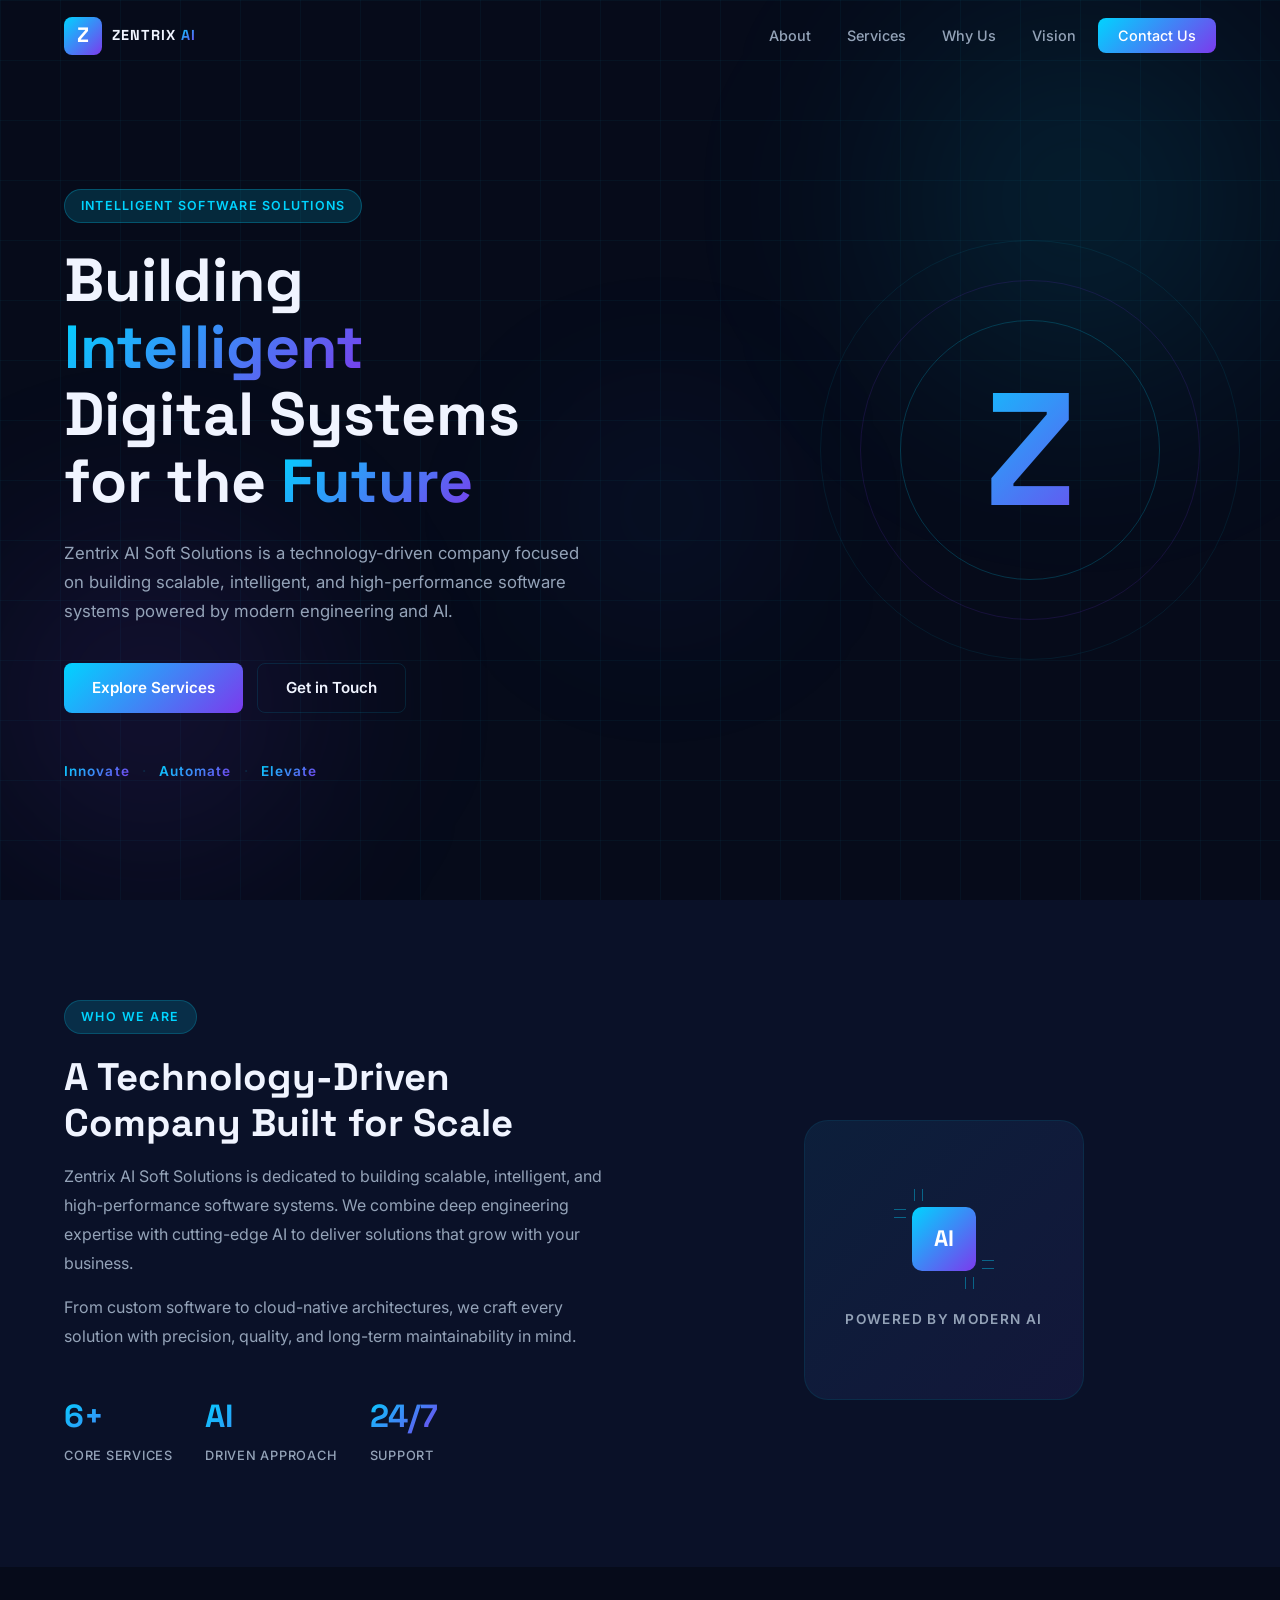
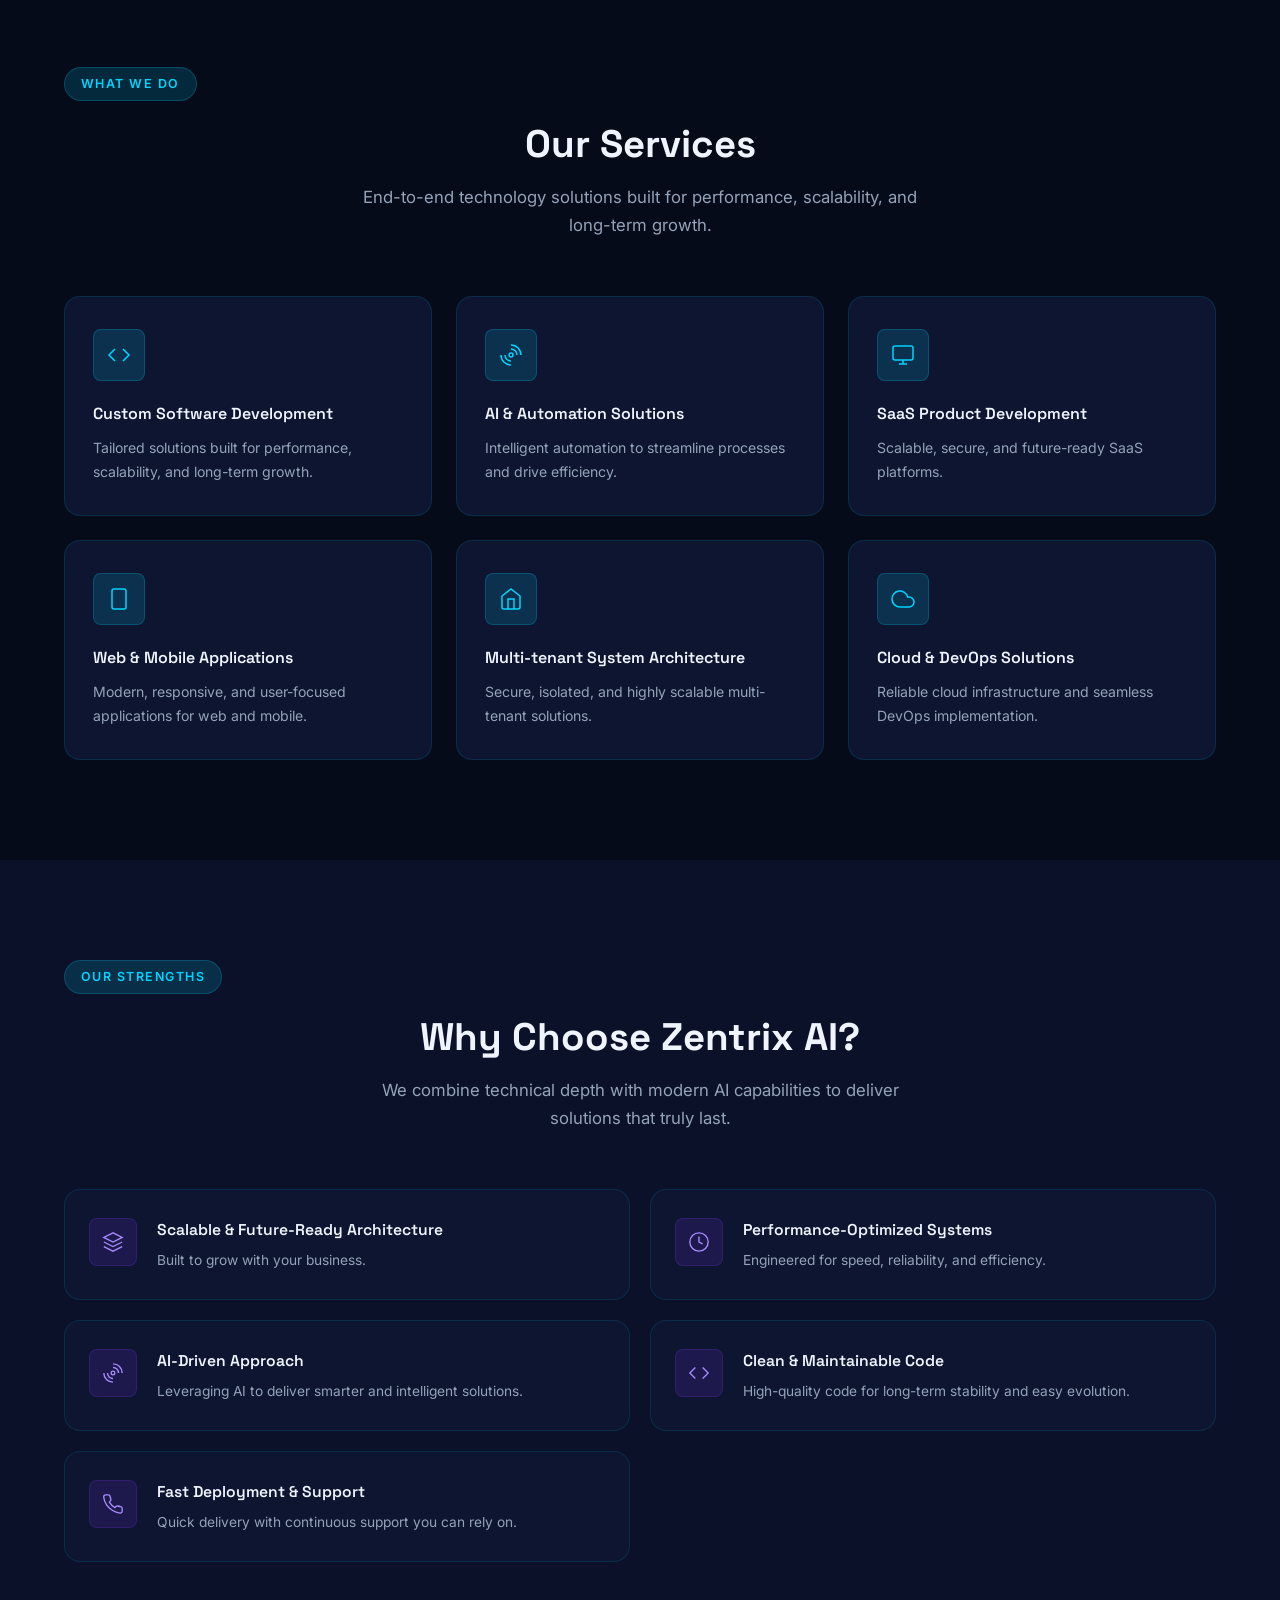
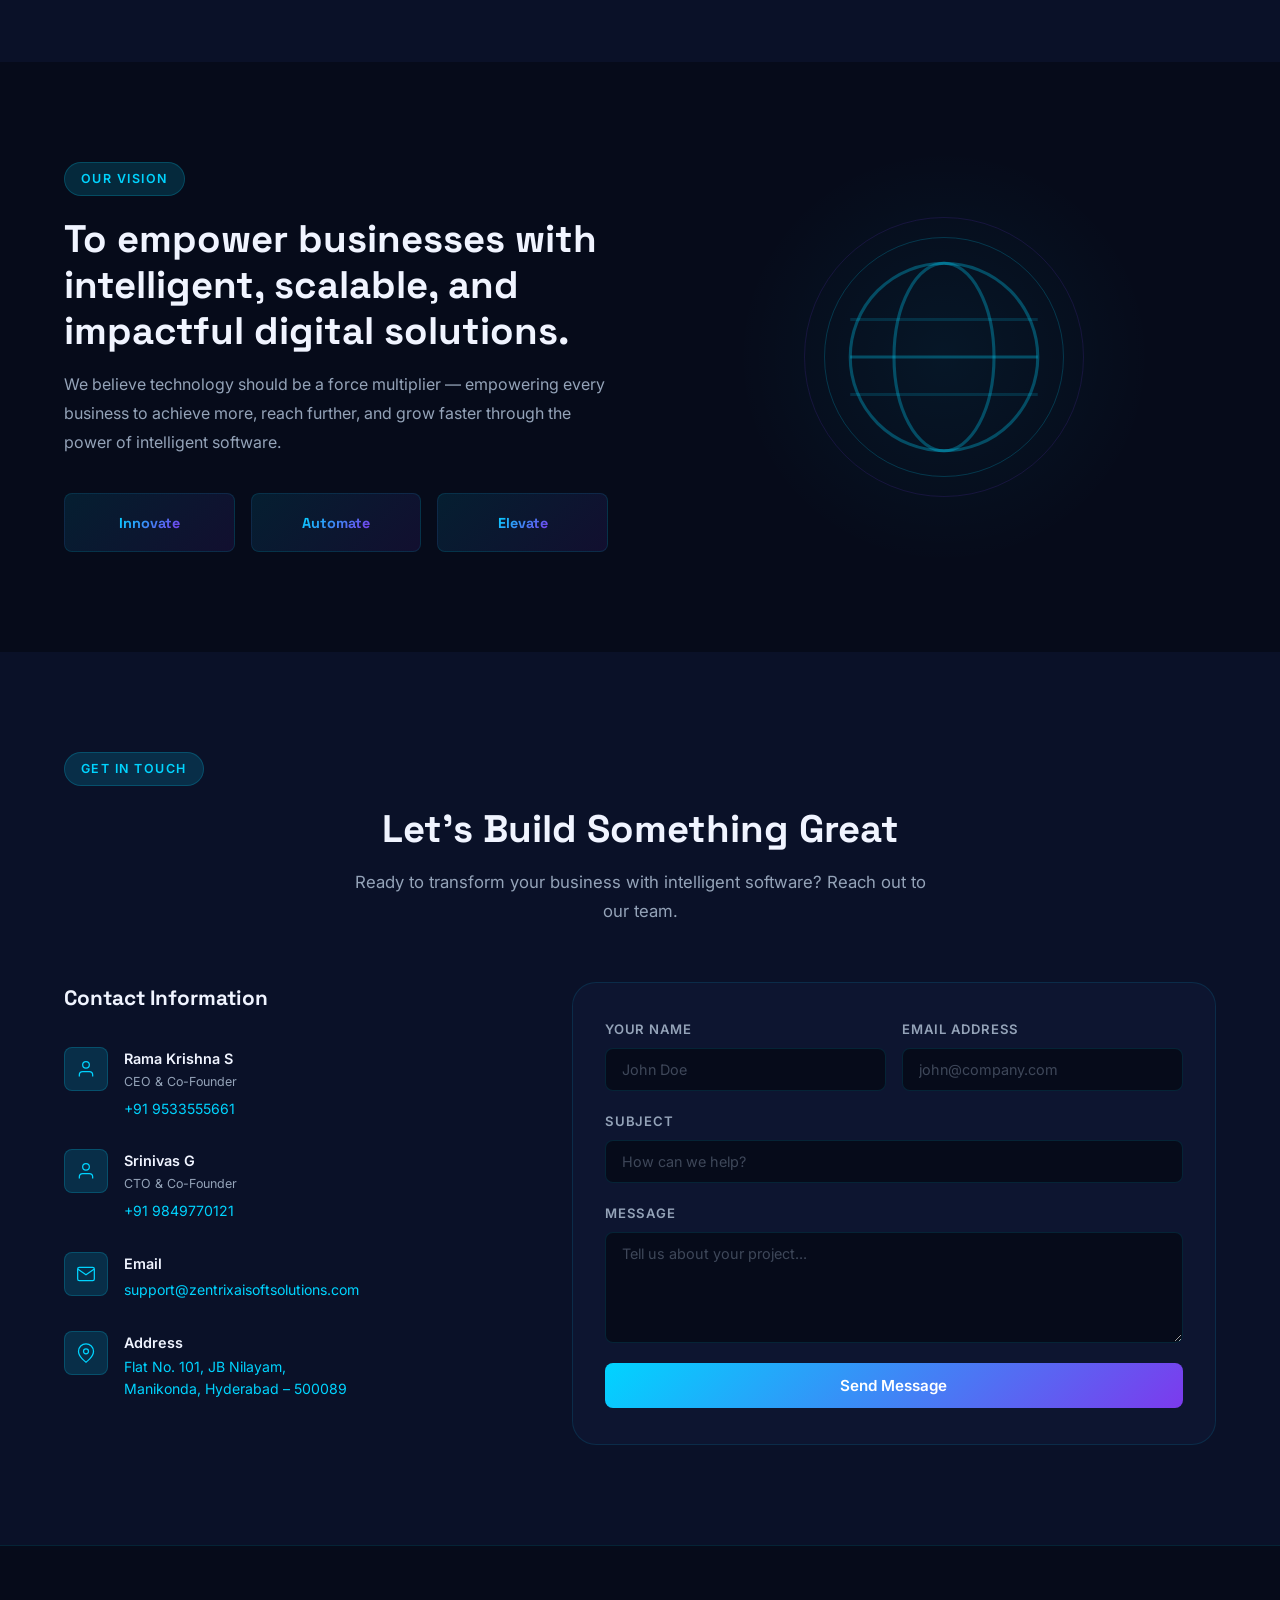
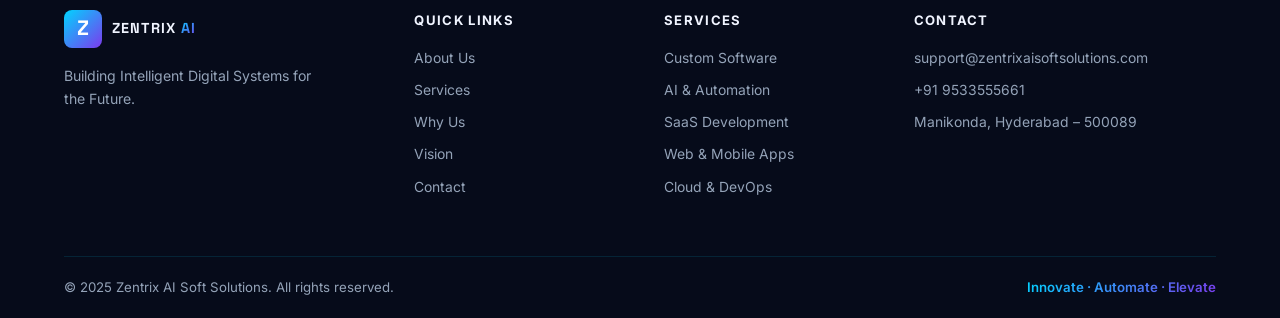
==== index.html @ e42ed63f "upaddte upaddte" ====
<!DOCTYPE html>
<html lang="en">
<head>
  <meta charset="UTF-8" />
  <meta name="viewport" content="width=device-width, initial-scale=1.0" />
  <title>Zentrix AI Soft Solutions – Intelligent Software Solutions</title>
  <meta name="description" content="Zentrix AI Soft Solutions – Building intelligent, scalable, and high-performance software systems powered by modern engineering and AI." />
  <link rel="stylesheet" href="css/style.css" />
  <link rel="preconnect" href="https://fonts.googleapis.com" />
  <link href="https://fonts.googleapis.com/css2?family=Inter:wght@300;400;500;600;700;800;900&family=Space+Grotesk:wght@400;500;600;700&display=swap" rel="stylesheet" />
</head>
<body>

  <!-- Navigation -->
  <nav id="navbar">
    <div class="nav-container">
      <a href="#home" class="nav-logo">
        <span class="logo-z">Z</span>
        <span class="logo-text">ZENTRIX <span class="logo-ai">AI</span></span>
      </a>
      <ul class="nav-links" id="navLinks">
        <li><a href="#about">About</a></li>
        <li><a href="#services">Services</a></li>
        <li><a href="#why-us">Why Us</a></li>
        <li><a href="#vision">Vision</a></li>
        <li><a href="#contact" class="btn-nav">Contact Us</a></li>
      </ul>
      <button class="hamburger" id="hamburger" aria-label="Toggle menu">
        <span></span><span></span><span></span>
      </button>
    </div>
  </nav>

  <!-- Hero Section -->
  <section id="home" class="hero">
    <div class="hero-bg">
      <div class="grid-overlay"></div>
      <div class="orb orb-1"></div>
      <div class="orb orb-2"></div>
      <div class="orb orb-3"></div>
    </div>
    <div class="hero-content">
      <div class="hero-badge">Intelligent Software Solutions</div>
      <h1 class="hero-title">
        Building <span class="gradient-text">Intelligent</span><br />
        Digital Systems<br />
        for the <span class="gradient-text">Future</span>
      </h1>
      <p class="hero-subtitle">
        Zentrix AI Soft Solutions is a technology-driven company focused on building
        scalable, intelligent, and high-performance software systems powered by
        modern engineering and AI.
      </p>
      <div class="hero-actions">
        <a href="#services" class="btn-primary">Explore Services</a>
        <a href="#contact" class="btn-secondary">Get in Touch</a>
      </div>
      <div class="hero-motto">
        <span>Innovate</span>
        <span class="dot">·</span>
        <span>Automate</span>
        <span class="dot">·</span>
        <span>Elevate</span>
      </div>
    </div>
    <div class="hero-visual">
      <div class="z-logo-hero">Z</div>
      <div class="ring ring-1"></div>
      <div class="ring ring-2"></div>
      <div class="ring ring-3"></div>
    </div>
  </section>

  <!-- About Section -->
  <section id="about" class="section about">
    <div class="container">
      <div class="section-tag">Who We Are</div>
      <div class="about-grid">
        <div class="about-text">
          <h2 class="section-title">A Technology-Driven Company Built for Scale</h2>
          <p>
            Zentrix AI Soft Solutions is dedicated to building scalable, intelligent,
            and high-performance software systems. We combine deep engineering expertise
            with cutting-edge AI to deliver solutions that grow with your business.
          </p>
          <p>
            From custom software to cloud-native architectures, we craft every solution
            with precision, quality, and long-term maintainability in mind.
          </p>
          <div class="about-stats">
            <div class="stat">
              <span class="stat-num">6+</span>
              <span class="stat-label">Core Services</span>
            </div>
            <div class="stat">
              <span class="stat-num">AI</span>
              <span class="stat-label">Driven Approach</span>
            </div>
            <div class="stat">
              <span class="stat-num">24/7</span>
              <span class="stat-label">Support</span>
            </div>
          </div>
        </div>
        <div class="about-visual">
          <div class="ai-card">
            <div class="ai-chip">
              <div class="chip-inner">AI</div>
              <div class="chip-lines">
                <span></span><span></span><span></span><span></span>
                <span></span><span></span><span></span><span></span>
              </div>
            </div>
            <div class="ai-card-text">Powered by Modern AI</div>
          </div>
        </div>
      </div>
    </div>
  </section>

  <!-- Services Section -->
  <section id="services" class="section services">
    <div class="container">
      <div class="section-tag">What We Do</div>
      <h2 class="section-title text-center">Our Services</h2>
      <p class="section-subtitle text-center">
        End-to-end technology solutions built for performance, scalability, and long-term growth.
      </p>
      <div class="services-grid">

        <div class="service-card" data-index="1">
          <div class="service-icon">
            <svg viewBox="0 0 24 24" fill="none" stroke="currentColor" stroke-width="1.5"><polyline points="16 18 22 12 16 6"/><polyline points="8 6 2 12 8 18"/></svg>
          </div>
          <h3>Custom Software Development</h3>
          <p>Tailored solutions built for performance, scalability, and long-term growth.</p>
        </div>

        <div class="service-card" data-index="2">
          <div class="service-icon">
            <svg viewBox="0 0 24 24" fill="none" stroke="currentColor" stroke-width="1.5"><path d="M12 2a10 10 0 0 1 10 10"/><path d="M12 6a6 6 0 0 1 6 6"/><circle cx="12" cy="12" r="2"/><path d="M12 18a6 6 0 0 1-6-6"/><path d="M12 22A10 10 0 0 1 2 12"/></svg>
          </div>
          <h3>AI &amp; Automation Solutions</h3>
          <p>Intelligent automation to streamline processes and drive efficiency.</p>
        </div>

        <div class="service-card" data-index="3">
          <div class="service-icon">
            <svg viewBox="0 0 24 24" fill="none" stroke="currentColor" stroke-width="1.5"><rect x="2" y="3" width="20" height="14" rx="2"/><path d="M8 21h8M12 17v4"/></svg>
          </div>
          <h3>SaaS Product Development</h3>
          <p>Scalable, secure, and future-ready SaaS platforms.</p>
        </div>

        <div class="service-card" data-index="4">
          <div class="service-icon">
            <svg viewBox="0 0 24 24" fill="none" stroke="currentColor" stroke-width="1.5"><rect x="5" y="2" width="14" height="20" rx="2"/><path d="M12 18h.01"/></svg>
          </div>
          <h3>Web &amp; Mobile Applications</h3>
          <p>Modern, responsive, and user-focused applications for web and mobile.</p>
        </div>

        <div class="service-card" data-index="5">
          <div class="service-icon">
            <svg viewBox="0 0 24 24" fill="none" stroke="currentColor" stroke-width="1.5"><path d="M3 9l9-7 9 7v11a2 2 0 0 1-2 2H5a2 2 0 0 1-2-2z"/><polyline points="9 22 9 12 15 12 15 22"/></svg>
          </div>
          <h3>Multi-tenant System Architecture</h3>
          <p>Secure, isolated, and highly scalable multi-tenant solutions.</p>
        </div>

        <div class="service-card" data-index="6">
          <div class="service-icon">
            <svg viewBox="0 0 24 24" fill="none" stroke="currentColor" stroke-width="1.5"><path d="M18 10h-1.26A8 8 0 1 0 9 20h9a5 5 0 0 0 0-10z"/></svg>
          </div>
          <h3>Cloud &amp; DevOps Solutions</h3>
          <p>Reliable cloud infrastructure and seamless DevOps implementation.</p>
        </div>

      </div>
    </div>
  </section>

  <!-- Why Us Section -->
  <section id="why-us" class="section why-us">
    <div class="container">
      <div class="section-tag">Our Strengths</div>
      <h2 class="section-title text-center">Why Choose Zentrix AI?</h2>
      <p class="section-subtitle text-center">
        We combine technical depth with modern AI capabilities to deliver solutions that truly last.
      </p>
      <div class="why-grid">

        <div class="why-card">
          <div class="why-icon">
            <svg viewBox="0 0 24 24" fill="none" stroke="currentColor" stroke-width="1.5"><path d="M12 2L2 7l10 5 10-5-10-5z"/><path d="M2 17l10 5 10-5"/><path d="M2 12l10 5 10-5"/></svg>
          </div>
          <div class="why-content">
            <h3>Scalable &amp; Future-Ready Architecture</h3>
            <p>Built to grow with your business.</p>
          </div>
        </div>

        <div class="why-card">
          <div class="why-icon">
            <svg viewBox="0 0 24 24" fill="none" stroke="currentColor" stroke-width="1.5"><circle cx="12" cy="12" r="10"/><polyline points="12 6 12 12 16 14"/></svg>
          </div>
          <div class="why-content">
            <h3>Performance-Optimized Systems</h3>
            <p>Engineered for speed, reliability, and efficiency.</p>
          </div>
        </div>

        <div class="why-card">
          <div class="why-icon">
            <svg viewBox="0 0 24 24" fill="none" stroke="currentColor" stroke-width="1.5"><path d="M12 2a10 10 0 0 1 10 10"/><path d="M12 6a6 6 0 0 1 6 6"/><circle cx="12" cy="12" r="2"/><path d="M12 18a6 6 0 0 1-6-6"/><path d="M12 22A10 10 0 0 1 2 12"/></svg>
          </div>
          <div class="why-content">
            <h3>AI-Driven Approach</h3>
            <p>Leveraging AI to deliver smarter and intelligent solutions.</p>
          </div>
        </div>

        <div class="why-card">
          <div class="why-icon">
            <svg viewBox="0 0 24 24" fill="none" stroke="currentColor" stroke-width="1.5"><polyline points="16 18 22 12 16 6"/><polyline points="8 6 2 12 8 18"/></svg>
          </div>
          <div class="why-content">
            <h3>Clean &amp; Maintainable Code</h3>
            <p>High-quality code for long-term stability and easy evolution.</p>
          </div>
        </div>

        <div class="why-card">
          <div class="why-icon">
            <svg viewBox="0 0 24 24" fill="none" stroke="currentColor" stroke-width="1.5"><path d="M22 16.92v3a2 2 0 0 1-2.18 2 19.79 19.79 0 0 1-8.63-3.07A19.5 19.5 0 0 1 4.95 13a19.79 19.79 0 0 1-3.07-8.67A2 2 0 0 1 3.86 2h3a2 2 0 0 1 2 1.72c.127.96.361 1.903.7 2.81a2 2 0 0 1-.45 2.11L8.09 9.91a16 16 0 0 0 6 6l1.27-1.27a2 2 0 0 1 2.11-.45c.907.339 1.85.573 2.81.7A2 2 0 0 1 22 16.92z"/></svg>
          </div>
          <div class="why-content">
            <h3>Fast Deployment &amp; Support</h3>
            <p>Quick delivery with continuous support you can rely on.</p>
          </div>
        </div>

      </div>
    </div>
  </section>

  <!-- Vision Section -->
  <section id="vision" class="section vision">
    <div class="container">
      <div class="vision-inner">
        <div class="vision-content">
          <div class="section-tag">Our Vision</div>
          <h2 class="section-title">
            To empower businesses with intelligent, scalable, and impactful digital solutions.
          </h2>
          <p>
            We believe technology should be a force multiplier — empowering every
            business to achieve more, reach further, and grow faster through the
            power of intelligent software.
          </p>
          <div class="vision-pillars">
            <div class="pillar"><span>Innovate</span></div>
            <div class="pillar"><span>Automate</span></div>
            <div class="pillar"><span>Elevate</span></div>
          </div>
        </div>
        <div class="vision-visual">
          <div class="globe-container">
            <div class="globe">
              <div class="globe-ring"></div>
              <div class="globe-ring r2"></div>
              <div class="globe-inner">
                <svg viewBox="0 0 64 64" fill="none"><circle cx="32" cy="32" r="30" stroke="rgba(0,212,255,0.3)" stroke-width="1"/><ellipse cx="32" cy="32" rx="16" ry="30" stroke="rgba(0,212,255,0.3)" stroke-width="1"/><line x1="2" y1="32" x2="62" y2="32" stroke="rgba(0,212,255,0.3)" stroke-width="1"/><line x1="2" y1="20" x2="62" y2="20" stroke="rgba(0,212,255,0.15)" stroke-width="1"/><line x1="2" y1="44" x2="62" y2="44" stroke="rgba(0,212,255,0.15)" stroke-width="1"/></svg>
              </div>
            </div>
            <div class="glow-ring"></div>
          </div>
        </div>
      </div>
    </div>
  </section>

  <!-- Contact Section -->
  <section id="contact" class="section contact">
    <div class="container">
      <div class="section-tag">Get in Touch</div>
      <h2 class="section-title text-center">Let's Build Something Great</h2>
      <p class="section-subtitle text-center">
        Ready to transform your business with intelligent software? Reach out to our team.
      </p>
      <div class="contact-grid">

        <div class="contact-info">
          <h3>Contact Information</h3>

          <div class="contact-item">
            <div class="contact-icon">
              <svg viewBox="0 0 24 24" fill="none" stroke="currentColor" stroke-width="1.5"><path d="M20 21v-2a4 4 0 0 0-4-4H8a4 4 0 0 0-4 4v2"/><circle cx="12" cy="7" r="4"/></svg>
            </div>
            <div>
              <div class="contact-name">Rama Krishna S</div>
              <div class="contact-role">CEO &amp; Co-Founder</div>
              <a href="tel:+919533555661" class="contact-value">+91 9533555661</a>
            </div>
          </div>

          <div class="contact-item">
            <div class="contact-icon">
              <svg viewBox="0 0 24 24" fill="none" stroke="currentColor" stroke-width="1.5"><path d="M20 21v-2a4 4 0 0 0-4-4H8a4 4 0 0 0-4 4v2"/><circle cx="12" cy="7" r="4"/></svg>
            </div>
            <div>
              <div class="contact-name">Srinivas G</div>
              <div class="contact-role">CTO &amp; Co-Founder</div>
              <a href="tel:+919849770121" class="contact-value">+91 9849770121</a>
            </div>
          </div>

          <div class="contact-item">
            <div class="contact-icon">
              <svg viewBox="0 0 24 24" fill="none" stroke="currentColor" stroke-width="1.5"><path d="M4 4h16c1.1 0 2 .9 2 2v12c0 1.1-.9 2-2 2H4c-1.1 0-2-.9-2-2V6c0-1.1.9-2 2-2z"/><polyline points="22,6 12,13 2,6"/></svg>
            </div>
            <div>
              <div class="contact-name">Email</div>
              <a href="mailto:support@zentrixaisoftsolutions.com" class="contact-value">support@zentrixaisoftsolutions.com</a>
            </div>
          </div>

          <div class="contact-item">
            <div class="contact-icon">
              <svg viewBox="0 0 24 24" fill="none" stroke="currentColor" stroke-width="1.5"><path d="M21 10c0 7-9 13-9 13s-9-6-9-13a9 9 0 0 1 18 0z"/><circle cx="12" cy="10" r="3"/></svg>
            </div>
            <div>
              <div class="contact-name">Address</div>
              <div class="contact-value">Flat No. 101, JB Nilayam,<br />Manikonda, Hyderabad – 500089</div>
            </div>
          </div>
        </div>

        <form class="contact-form" id="contactForm">
          <div class="form-row">
            <div class="form-group">
              <label for="name">Your Name</label>
              <input type="text" id="name" name="name" placeholder="John Doe" required />
            </div>
            <div class="form-group">
              <label for="email">Email Address</label>
              <input type="email" id="email" name="email" placeholder="john@company.com" required />
            </div>
          </div>
          <div class="form-group">
            <label for="subject">Subject</label>
            <input type="text" id="subject" name="subject" placeholder="How can we help?" required />
          </div>
          <div class="form-group">
            <label for="message">Message</label>
            <textarea id="message" name="message" rows="5" placeholder="Tell us about your project..." required></textarea>
          </div>
          <button type="submit" class="btn-primary btn-full">Send Message</button>
          <div class="form-success" id="formSuccess">
            Message sent! We'll get back to you soon.
          </div>
        </form>

      </div>
    </div>
  </section>

  <!-- Footer -->
  <footer class="footer">
    <div class="container">
      <div class="footer-top">
        <div class="footer-brand">
          <a href="#home" class="nav-logo">
            <span class="logo-z">Z</span>
            <span class="logo-text">ZENTRIX <span class="logo-ai">AI</span></span>
          </a>
          <p>Building Intelligent Digital Systems for the Future.</p>
        </div>
        <div class="footer-links">
          <h4>Quick Links</h4>
          <ul>
            <li><a href="#about">About Us</a></li>
            <li><a href="#services">Services</a></li>
            <li><a href="#why-us">Why Us</a></li>
            <li><a href="#vision">Vision</a></li>
            <li><a href="#contact">Contact</a></li>
          </ul>
        </div>
        <div class="footer-links">
          <h4>Services</h4>
          <ul>
            <li><a href="#services">Custom Software</a></li>
            <li><a href="#services">AI &amp; Automation</a></li>
            <li><a href="#services">SaaS Development</a></li>
            <li><a href="#services">Web &amp; Mobile Apps</a></li>
            <li><a href="#services">Cloud &amp; DevOps</a></li>
          </ul>
        </div>
        <div class="footer-contact">
          <h4>Contact</h4>
          <p><a href="mailto:support@zentrixaisoftsolutions.com">support@zentrixaisoftsolutions.com</a></p>
          <p><a href="tel:+919533555661">+91 9533555661</a></p>
          <p>Manikonda, Hyderabad – 500089</p>
        </div>
      </div>
      <div class="footer-bottom">
        <p>&copy; 2025 Zentrix AI Soft Solutions. All rights reserved.</p>
        <p class="footer-motto">Innovate · Automate · Elevate</p>
      </div>
    </div>
  </footer>

  <script src="js/main.js"></script>
</body>
</html>
---- css/style.css ----
/* =============================================
   ZENTRIX AI – Main Stylesheet
   ============================================= */

:root {
  --bg-primary:    #060b1a;
  --bg-secondary:  #0a1128;
  --bg-card:       #0d1530;
  --bg-card-hover: #111d3d;
  --cyan:          #00d4ff;
  --cyan-dim:      rgba(0, 212, 255, 0.15);
  --purple:        #7c3aed;
  --purple-dim:    rgba(124, 58, 237, 0.15);
  --blue:          #2563eb;
  --text-primary:  #f0f4ff;
  --text-secondary:#94a3b8;
  --border:        rgba(0, 212, 255, 0.12);
  --gradient:      linear-gradient(135deg, #00d4ff, #7c3aed);
  --gradient-soft: linear-gradient(135deg, rgba(0,212,255,0.1), rgba(124,58,237,0.1));
  --nav-height:    72px;
  --radius-sm:     8px;
  --radius-md:     16px;
  --radius-lg:     24px;
  --transition:    0.3s cubic-bezier(0.4, 0, 0.2, 1);
}

/* ─── Reset ─────────────────────────────────── */
*, *::before, *::after { box-sizing: border-box; margin: 0; padding: 0; }

html { scroll-behavior: smooth; font-size: 16px; }

body {
  font-family: 'Inter', sans-serif;
  background: var(--bg-primary);
  color: var(--text-primary);
  line-height: 1.6;
  overflow-x: hidden;
}

a { color: inherit; text-decoration: none; }
ul { list-style: none; }
img { max-width: 100%; display: block; }
input, textarea, button { font-family: inherit; }

/* ─── Utility ────────────────────────────────── */
.container { max-width: 1200px; margin: 0 auto; padding: 0 24px; }
.text-center { text-align: center; }

.gradient-text {
  background: var(--gradient);
  -webkit-background-clip: text;
  -webkit-text-fill-color: transparent;
  background-clip: text;
}

.section { padding: 100px 0; }

.section-tag {
  display: inline-block;
  font-size: 0.78rem;
  font-weight: 600;
  letter-spacing: 0.12em;
  text-transform: uppercase;
  color: var(--cyan);
  background: var(--cyan-dim);
  border: 1px solid rgba(0,212,255,0.2);
  padding: 6px 16px;
  border-radius: 999px;
  margin-bottom: 20px;
}

.section-title {
  font-family: 'Space Grotesk', sans-serif;
  font-size: clamp(1.8rem, 3vw, 2.6rem);
  font-weight: 700;
  line-height: 1.2;
  margin-bottom: 16px;
}

.section-subtitle {
  font-size: 1.05rem;
  color: var(--text-secondary);
  max-width: 580px;
  margin: 0 auto 56px;
  line-height: 1.7;
}

/* ─── Buttons ────────────────────────────────── */
.btn-primary {
  display: inline-flex;
  align-items: center;
  gap: 8px;
  background: var(--gradient);
  color: #fff;
  font-weight: 600;
  font-size: 0.95rem;
  padding: 13px 28px;
  border-radius: var(--radius-sm);
  border: none;
  cursor: pointer;
  transition: var(--transition);
  text-decoration: none;
}

.btn-primary:hover {
  transform: translateY(-2px);
  box-shadow: 0 8px 30px rgba(0, 212, 255, 0.35);
}

.btn-secondary {
  display: inline-flex;
  align-items: center;
  gap: 8px;
  background: transparent;
  color: var(--text-primary);
  font-weight: 600;
  font-size: 0.95rem;
  padding: 12px 28px;
  border-radius: var(--radius-sm);
  border: 1px solid var(--border);
  cursor: pointer;
  transition: var(--transition);
  text-decoration: none;
}

.btn-secondary:hover {
  border-color: var(--cyan);
  color: var(--cyan);
  background: var(--cyan-dim);
}

.btn-full { width: 100%; justify-content: center; }

/* ─── Navbar ─────────────────────────────────── */
#navbar {
  position: fixed;
  top: 0; left: 0; right: 0;
  z-index: 1000;
  height: var(--nav-height);
  display: flex;
  align-items: center;
  transition: var(--transition);
}

#navbar.scrolled {
  background: rgba(6, 11, 26, 0.92);
  backdrop-filter: blur(20px);
  -webkit-backdrop-filter: blur(20px);
  border-bottom: 1px solid var(--border);
}

.nav-container {
  width: 100%;
  max-width: 1200px;
  margin: 0 auto;
  padding: 0 24px;
  display: flex;
  align-items: center;
  justify-content: space-between;
}

.nav-logo {
  display: flex;
  align-items: center;
  gap: 10px;
  text-decoration: none;
}

.logo-z {
  width: 38px;
  height: 38px;
  background: var(--gradient);
  border-radius: 8px;
  display: flex;
  align-items: center;
  justify-content: center;
  font-family: 'Space Grotesk', sans-serif;
  font-size: 1.3rem;
  font-weight: 800;
  color: #fff;
}

.logo-text {
  font-family: 'Space Grotesk', sans-serif;
  font-size: 0.9rem;
  font-weight: 700;
  letter-spacing: 0.08em;
  color: var(--text-primary);
}

.logo-ai {
  background: var(--gradient);
  -webkit-background-clip: text;
  -webkit-text-fill-color: transparent;
  background-clip: text;
}

.nav-links {
  display: flex;
  align-items: center;
  gap: 8px;
}

.nav-links a {
  font-size: 0.9rem;
  font-weight: 500;
  color: var(--text-secondary);
  padding: 8px 14px;
  border-radius: var(--radius-sm);
  transition: var(--transition);
}

.nav-links a:hover {
  color: var(--text-primary);
  background: rgba(255,255,255,0.05);
}

.btn-nav {
  background: var(--gradient) !important;
  color: #fff !important;
  padding: 9px 20px !important;
}

.btn-nav:hover { box-shadow: 0 4px 20px rgba(0,212,255,0.3); }

.hamburger {
  display: none;
  flex-direction: column;
  gap: 5px;
  background: none;
  border: none;
  cursor: pointer;
  padding: 8px;
}

.hamburger span {
  display: block;
  width: 24px;
  height: 2px;
  background: var(--text-primary);
  border-radius: 2px;
  transition: var(--transition);
}

/* ─── Hero ───────────────────────────────────── */
.hero {
  min-height: 100vh;
  display: flex;
  align-items: center;
  position: relative;
  overflow: hidden;
  padding-top: var(--nav-height);
}

.hero-bg {
  position: absolute;
  inset: 0;
  z-index: 0;
}

.grid-overlay {
  position: absolute;
  inset: 0;
  background-image:
    linear-gradient(rgba(0,212,255,0.04) 1px, transparent 1px),
    linear-gradient(90deg, rgba(0,212,255,0.04) 1px, transparent 1px);
  background-size: 60px 60px;
}

.orb {
  position: absolute;
  border-radius: 50%;
  filter: blur(80px);
  pointer-events: none;
}

.orb-1 {
  width: 600px; height: 600px;
  background: radial-gradient(circle, rgba(0,212,255,0.12), transparent 70%);
  top: -100px; right: -100px;
}

.orb-2 {
  width: 500px; height: 500px;
  background: radial-gradient(circle, rgba(124,58,237,0.15), transparent 70%);
  bottom: -50px; left: -100px;
}

.orb-3 {
  width: 300px; height: 300px;
  background: radial-gradient(circle, rgba(37,99,235,0.1), transparent 70%);
  top: 40%; left: 40%;
}

.hero-content {
  position: relative;
  z-index: 2;
  max-width: 620px;
  padding: 60px 24px 60px calc((100vw - 1200px) / 2 + 24px);
}

.hero-badge {
  display: inline-block;
  font-size: 0.78rem;
  font-weight: 600;
  letter-spacing: 0.1em;
  text-transform: uppercase;
  color: var(--cyan);
  background: var(--cyan-dim);
  border: 1px solid rgba(0,212,255,0.25);
  padding: 6px 16px;
  border-radius: 999px;
  margin-bottom: 24px;
  animation: fadeInUp 0.6s ease both;
}

.hero-title {
  font-family: 'Space Grotesk', sans-serif;
  font-size: clamp(2.4rem, 5vw, 3.8rem);
  font-weight: 800;
  line-height: 1.1;
  margin-bottom: 24px;
  animation: fadeInUp 0.7s 0.1s ease both;
}

.hero-subtitle {
  font-size: 1.05rem;
  color: var(--text-secondary);
  line-height: 1.75;
  margin-bottom: 36px;
  animation: fadeInUp 0.7s 0.2s ease both;
}

.hero-actions {
  display: flex;
  gap: 14px;
  flex-wrap: wrap;
  margin-bottom: 48px;
  animation: fadeInUp 0.7s 0.3s ease both;
}

.hero-motto {
  display: flex;
  align-items: center;
  gap: 12px;
  font-size: 0.85rem;
  font-weight: 600;
  letter-spacing: 0.08em;
  color: var(--text-secondary);
  animation: fadeInUp 0.7s 0.4s ease both;
}

.hero-motto span:not(.dot) {
  background: var(--gradient);
  -webkit-background-clip: text;
  -webkit-text-fill-color: transparent;
  background-clip: text;
}

.hero-motto .dot { color: var(--border); }

.hero-visual {
  position: absolute;
  right: calc((100vw - 1200px) / 2);
  top: 50%;
  transform: translateY(-50%);
  z-index: 1;
  display: flex;
  align-items: center;
  justify-content: center;
  width: 420px;
  height: 420px;
}

.z-logo-hero {
  font-family: 'Space Grotesk', sans-serif;
  font-size: 10rem;
  font-weight: 900;
  background: var(--gradient);
  -webkit-background-clip: text;
  -webkit-text-fill-color: transparent;
  background-clip: text;
  position: relative;
  z-index: 3;
  animation: float 4s ease-in-out infinite;
}

.ring {
  position: absolute;
  border-radius: 50%;
  border: 1px solid;
  animation: spin linear infinite;
}

.ring-1 {
  width: 260px; height: 260px;
  border-color: rgba(0,212,255,0.2);
  animation-duration: 20s;
}

.ring-2 {
  width: 340px; height: 340px;
  border-color: rgba(124,58,237,0.15);
  animation-duration: 30s;
  animation-direction: reverse;
}

.ring-3 {
  width: 420px; height: 420px;
  border-color: rgba(0,212,255,0.08);
  animation-duration: 40s;
}

/* ─── About ──────────────────────────────────── */
.about { background: var(--bg-secondary); }

.about-grid {
  display: grid;
  grid-template-columns: 1fr 1fr;
  gap: 64px;
  align-items: center;
}

.about-text p {
  color: var(--text-secondary);
  margin-bottom: 16px;
  line-height: 1.8;
}

.about-stats {
  display: flex;
  gap: 32px;
  margin-top: 40px;
}

.stat { display: flex; flex-direction: column; gap: 4px; }

.stat-num {
  font-family: 'Space Grotesk', sans-serif;
  font-size: 2rem;
  font-weight: 800;
  background: var(--gradient);
  -webkit-background-clip: text;
  -webkit-text-fill-color: transparent;
  background-clip: text;
}

.stat-label {
  font-size: 0.8rem;
  color: var(--text-secondary);
  font-weight: 500;
  text-transform: uppercase;
  letter-spacing: 0.06em;
}

.about-visual {
  display: flex;
  justify-content: center;
}

.ai-card {
  width: 280px;
  height: 280px;
  background: var(--bg-card);
  border: 1px solid var(--border);
  border-radius: var(--radius-lg);
  display: flex;
  flex-direction: column;
  align-items: center;
  justify-content: center;
  gap: 20px;
  position: relative;
  overflow: hidden;
}

.ai-card::before {
  content: '';
  position: absolute;
  inset: 0;
  background: var(--gradient-soft);
  opacity: 0.5;
}

.ai-chip {
  position: relative;
  z-index: 1;
  width: 100px;
  height: 100px;
  display: flex;
  align-items: center;
  justify-content: center;
}

.chip-inner {
  width: 64px;
  height: 64px;
  background: var(--gradient);
  border-radius: 10px;
  display: flex;
  align-items: center;
  justify-content: center;
  font-family: 'Space Grotesk', sans-serif;
  font-size: 1.4rem;
  font-weight: 800;
  color: #fff;
}

.chip-lines {
  position: absolute;
  inset: 0;
  pointer-events: none;
}

.chip-lines span {
  position: absolute;
  background: var(--cyan);
  opacity: 0.4;
}

.chip-lines span:nth-child(1) { width: 12px; height: 1px; top: 20px; left: 0; }
.chip-lines span:nth-child(2) { width: 12px; height: 1px; top: 28px; left: 0; }
.chip-lines span:nth-child(3) { width: 12px; height: 1px; bottom: 20px; right: 0; }
.chip-lines span:nth-child(4) { width: 12px; height: 1px; bottom: 28px; right: 0; }
.chip-lines span:nth-child(5) { width: 1px; height: 12px; left: 20px; top: 0; }
.chip-lines span:nth-child(6) { width: 1px; height: 12px; left: 28px; top: 0; }
.chip-lines span:nth-child(7) { width: 1px; height: 12px; right: 20px; bottom: 0; }
.chip-lines span:nth-child(8) { width: 1px; height: 12px; right: 28px; bottom: 0; }

.ai-card-text {
  position: relative;
  z-index: 1;
  font-size: 0.85rem;
  font-weight: 600;
  color: var(--text-secondary);
  text-transform: uppercase;
  letter-spacing: 0.1em;
}

/* ─── Services ───────────────────────────────── */
.services { background: var(--bg-primary); }

.services-grid {
  display: grid;
  grid-template-columns: repeat(3, 1fr);
  gap: 24px;
}

.service-card {
  background: var(--bg-card);
  border: 1px solid var(--border);
  border-radius: var(--radius-md);
  padding: 32px 28px;
  transition: var(--transition);
  position: relative;
  overflow: hidden;
}

.service-card::before {
  content: '';
  position: absolute;
  top: 0; left: 0; right: 0;
  height: 2px;
  background: var(--gradient);
  transform: scaleX(0);
  transition: var(--transition);
}

.service-card:hover {
  background: var(--bg-card-hover);
  border-color: rgba(0,212,255,0.25);
  transform: translateY(-4px);
  box-shadow: 0 20px 60px rgba(0,0,0,0.4);
}

.service-card:hover::before { transform: scaleX(1); }

.service-icon {
  width: 52px;
  height: 52px;
  background: var(--cyan-dim);
  border: 1px solid rgba(0,212,255,0.2);
  border-radius: var(--radius-sm);
  display: flex;
  align-items: center;
  justify-content: center;
  margin-bottom: 20px;
  color: var(--cyan);
  transition: var(--transition);
}

.service-icon svg { width: 24px; height: 24px; }

.service-card:hover .service-icon {
  background: var(--gradient);
  border-color: transparent;
  color: #fff;
}

.service-card h3 {
  font-family: 'Space Grotesk', sans-serif;
  font-size: 1rem;
  font-weight: 600;
  margin-bottom: 10px;
  color: var(--text-primary);
}

.service-card p {
  font-size: 0.88rem;
  color: var(--text-secondary);
  line-height: 1.65;
}

/* ─── Why Us ─────────────────────────────────── */
.why-us { background: var(--bg-secondary); }

.why-grid {
  display: grid;
  grid-template-columns: repeat(2, 1fr);
  gap: 20px;
}

.why-card {
  display: flex;
  gap: 20px;
  align-items: flex-start;
  background: var(--bg-card);
  border: 1px solid var(--border);
  border-radius: var(--radius-md);
  padding: 28px 24px;
  transition: var(--transition);
}

.why-card:hover {
  border-color: rgba(124,58,237,0.3);
  background: var(--bg-card-hover);
  transform: translateY(-2px);
}

.why-icon {
  flex-shrink: 0;
  width: 48px;
  height: 48px;
  background: var(--purple-dim);
  border: 1px solid rgba(124,58,237,0.2);
  border-radius: var(--radius-sm);
  display: flex;
  align-items: center;
  justify-content: center;
  color: #a78bfa;
}

.why-icon svg { width: 22px; height: 22px; }

.why-content h3 {
  font-family: 'Space Grotesk', sans-serif;
  font-size: 0.98rem;
  font-weight: 600;
  margin-bottom: 6px;
}

.why-content p {
  font-size: 0.86rem;
  color: var(--text-secondary);
  line-height: 1.6;
}

/* ─── Vision ─────────────────────────────────── */
.vision { background: var(--bg-primary); }

.vision-inner {
  display: grid;
  grid-template-columns: 1fr 1fr;
  gap: 64px;
  align-items: center;
}

.vision-content p {
  color: var(--text-secondary);
  line-height: 1.8;
  margin-bottom: 36px;
}

.vision-pillars {
  display: flex;
  gap: 16px;
}

.pillar {
  flex: 1;
  background: var(--gradient-soft);
  border: 1px solid var(--border);
  border-radius: var(--radius-sm);
  padding: 16px;
  text-align: center;
}

.pillar span {
  font-family: 'Space Grotesk', sans-serif;
  font-size: 0.9rem;
  font-weight: 700;
  background: var(--gradient);
  -webkit-background-clip: text;
  -webkit-text-fill-color: transparent;
  background-clip: text;
}

.vision-visual {
  display: flex;
  justify-content: center;
}

.globe-container {
  position: relative;
  width: 300px;
  height: 300px;
  display: flex;
  align-items: center;
  justify-content: center;
}

.globe {
  position: relative;
  width: 200px;
  height: 200px;
  display: flex;
  align-items: center;
  justify-content: center;
}

.globe-inner { width: 100%; height: 100%; }
.globe-inner svg { width: 100%; height: 100%; }

.globe-ring {
  position: absolute;
  inset: -20px;
  border-radius: 50%;
  border: 1px solid rgba(0,212,255,0.2);
  animation: spin 15s linear infinite;
}

.globe-ring.r2 {
  inset: -40px;
  border-color: rgba(124,58,237,0.15);
  animation-duration: 25s;
  animation-direction: reverse;
}

.glow-ring {
  position: absolute;
  inset: -60px;
  border-radius: 50%;
  background: radial-gradient(circle at center, rgba(0,212,255,0.06), transparent 70%);
}

/* ─── Contact ────────────────────────────────── */
.contact { background: var(--bg-secondary); }

.contact-grid {
  display: grid;
  grid-template-columns: 1fr 1.4fr;
  gap: 48px;
  align-items: start;
}

.contact-info h3 {
  font-family: 'Space Grotesk', sans-serif;
  font-size: 1.3rem;
  font-weight: 700;
  margin-bottom: 32px;
  color: var(--text-primary);
}

.contact-item {
  display: flex;
  gap: 16px;
  align-items: flex-start;
  margin-bottom: 28px;
}

.contact-icon {
  flex-shrink: 0;
  width: 44px;
  height: 44px;
  background: var(--cyan-dim);
  border: 1px solid rgba(0,212,255,0.2);
  border-radius: var(--radius-sm);
  display: flex;
  align-items: center;
  justify-content: center;
  color: var(--cyan);
}

.contact-icon svg { width: 20px; height: 20px; }

.contact-name {
  font-size: 0.9rem;
  font-weight: 600;
  color: var(--text-primary);
  margin-bottom: 2px;
}

.contact-role {
  font-size: 0.78rem;
  color: var(--text-secondary);
  margin-bottom: 4px;
}

.contact-value {
  font-size: 0.88rem;
  color: var(--cyan);
  transition: var(--transition);
}

.contact-value:hover { opacity: 0.8; }

/* ─── Form ───────────────────────────────────── */
.contact-form {
  background: var(--bg-card);
  border: 1px solid var(--border);
  border-radius: var(--radius-lg);
  padding: 36px 32px;
}

.form-row {
  display: grid;
  grid-template-columns: 1fr 1fr;
  gap: 16px;
}

.form-group {
  display: flex;
  flex-direction: column;
  gap: 8px;
  margin-bottom: 20px;
}

.form-group label {
  font-size: 0.82rem;
  font-weight: 600;
  color: var(--text-secondary);
  text-transform: uppercase;
  letter-spacing: 0.06em;
}

.form-group input,
.form-group textarea {
  background: var(--bg-primary);
  border: 1px solid var(--border);
  border-radius: var(--radius-sm);
  padding: 12px 16px;
  color: var(--text-primary);
  font-size: 0.9rem;
  transition: var(--transition);
  resize: vertical;
  outline: none;
}

.form-group input::placeholder,
.form-group textarea::placeholder { color: rgba(148,163,184,0.4); }

.form-group input:focus,
.form-group textarea:focus {
  border-color: var(--cyan);
  box-shadow: 0 0 0 3px rgba(0,212,255,0.1);
}

.form-success {
  display: none;
  margin-top: 16px;
  padding: 14px 18px;
  background: rgba(0,212,255,0.1);
  border: 1px solid rgba(0,212,255,0.25);
  border-radius: var(--radius-sm);
  color: var(--cyan);
  font-size: 0.9rem;
  text-align: center;
}

.form-success.visible { display: block; }

/* ─── Footer ─────────────────────────────────── */
.footer { background: var(--bg-primary); border-top: 1px solid var(--border); }

.footer-top {
  display: grid;
  grid-template-columns: 1.5fr 1fr 1fr 1.5fr;
  gap: 48px;
  padding: 64px 0 48px;
}

.footer-brand .nav-logo { margin-bottom: 16px; }
.footer-brand p { font-size: 0.88rem; color: var(--text-secondary); line-height: 1.7; max-width: 260px; }

.footer-links h4,
.footer-contact h4 {
  font-size: 0.82rem;
  font-weight: 700;
  text-transform: uppercase;
  letter-spacing: 0.1em;
  color: var(--text-primary);
  margin-bottom: 16px;
}

.footer-links li,
.footer-contact p {
  margin-bottom: 10px;
  font-size: 0.87rem;
  color: var(--text-secondary);
}

.footer-links a,
.footer-contact a {
  color: var(--text-secondary);
  transition: var(--transition);
}

.footer-links a:hover,
.footer-contact a:hover { color: var(--cyan); }

.footer-bottom {
  border-top: 1px solid var(--border);
  padding: 20px 0;
  display: flex;
  align-items: center;
  justify-content: space-between;
  font-size: 0.83rem;
  color: var(--text-secondary);
}

.footer-motto {
  background: var(--gradient);
  -webkit-background-clip: text;
  -webkit-text-fill-color: transparent;
  background-clip: text;
  font-weight: 600;
}

/* ─── Animations ─────────────────────────────── */
@keyframes fadeInUp {
  from { opacity: 0; transform: translateY(24px); }
  to   { opacity: 1; transform: translateY(0); }
}

@keyframes float {
  0%, 100% { transform: translateY(0); }
  50%       { transform: translateY(-14px); }
}

@keyframes spin {
  from { transform: rotate(0deg); }
  to   { transform: rotate(360deg); }
}

.reveal {
  opacity: 0;
  transform: translateY(30px);
  transition: opacity 0.65s ease, transform 0.65s ease;
}

.reveal.visible {
  opacity: 1;
  transform: none;
}

/* ─── Responsive ─────────────────────────────── */
@media (max-width: 1100px) {
  .hero-visual { right: 20px; width: 340px; height: 340px; }
  .z-logo-hero { font-size: 8rem; }
  .ring-1 { width: 220px; height: 220px; }
  .ring-2 { width: 280px; height: 280px; }
  .ring-3 { width: 340px; height: 340px; }
}

@media (max-width: 900px) {
  .hamburger { display: flex; }

  .nav-links {
    position: fixed;
    top: var(--nav-height); left: 0; right: 0;
    background: rgba(6,11,26,0.97);
    backdrop-filter: blur(20px);
    flex-direction: column;
    padding: 20px 24px 32px;
    gap: 4px;
    border-bottom: 1px solid var(--border);
    transform: translateY(-120%);
    transition: transform var(--transition);
  }

  .nav-links.open { transform: translateY(0); }
  .nav-links a { padding: 12px 16px; width: 100%; border-radius: var(--radius-sm); }

  .hero-content { max-width: 100%; padding: 60px 24px; }
  .hero-visual { display: none; }

  .about-grid,
  .vision-inner { grid-template-columns: 1fr; gap: 40px; }

  .about-visual { display: none; }

  .services-grid { grid-template-columns: repeat(2, 1fr); }

  .why-grid { grid-template-columns: 1fr; }

  .contact-grid { grid-template-columns: 1fr; }

  .footer-top { grid-template-columns: 1fr 1fr; gap: 32px; }
}

@media (max-width: 600px) {
  .section { padding: 64px 0; }
  .services-grid { grid-template-columns: 1fr; }
  .form-row { grid-template-columns: 1fr; }
  .footer-top { grid-template-columns: 1fr; }
  .footer-bottom { flex-direction: column; gap: 8px; text-align: center; }
  .hero-actions { flex-direction: column; }
  .hero-actions .btn-primary,
  .hero-actions .btn-secondary { width: 100%; justify-content: center; }
  .about-stats { flex-wrap: wrap; }
  .vision-pillars { flex-direction: column; }
}
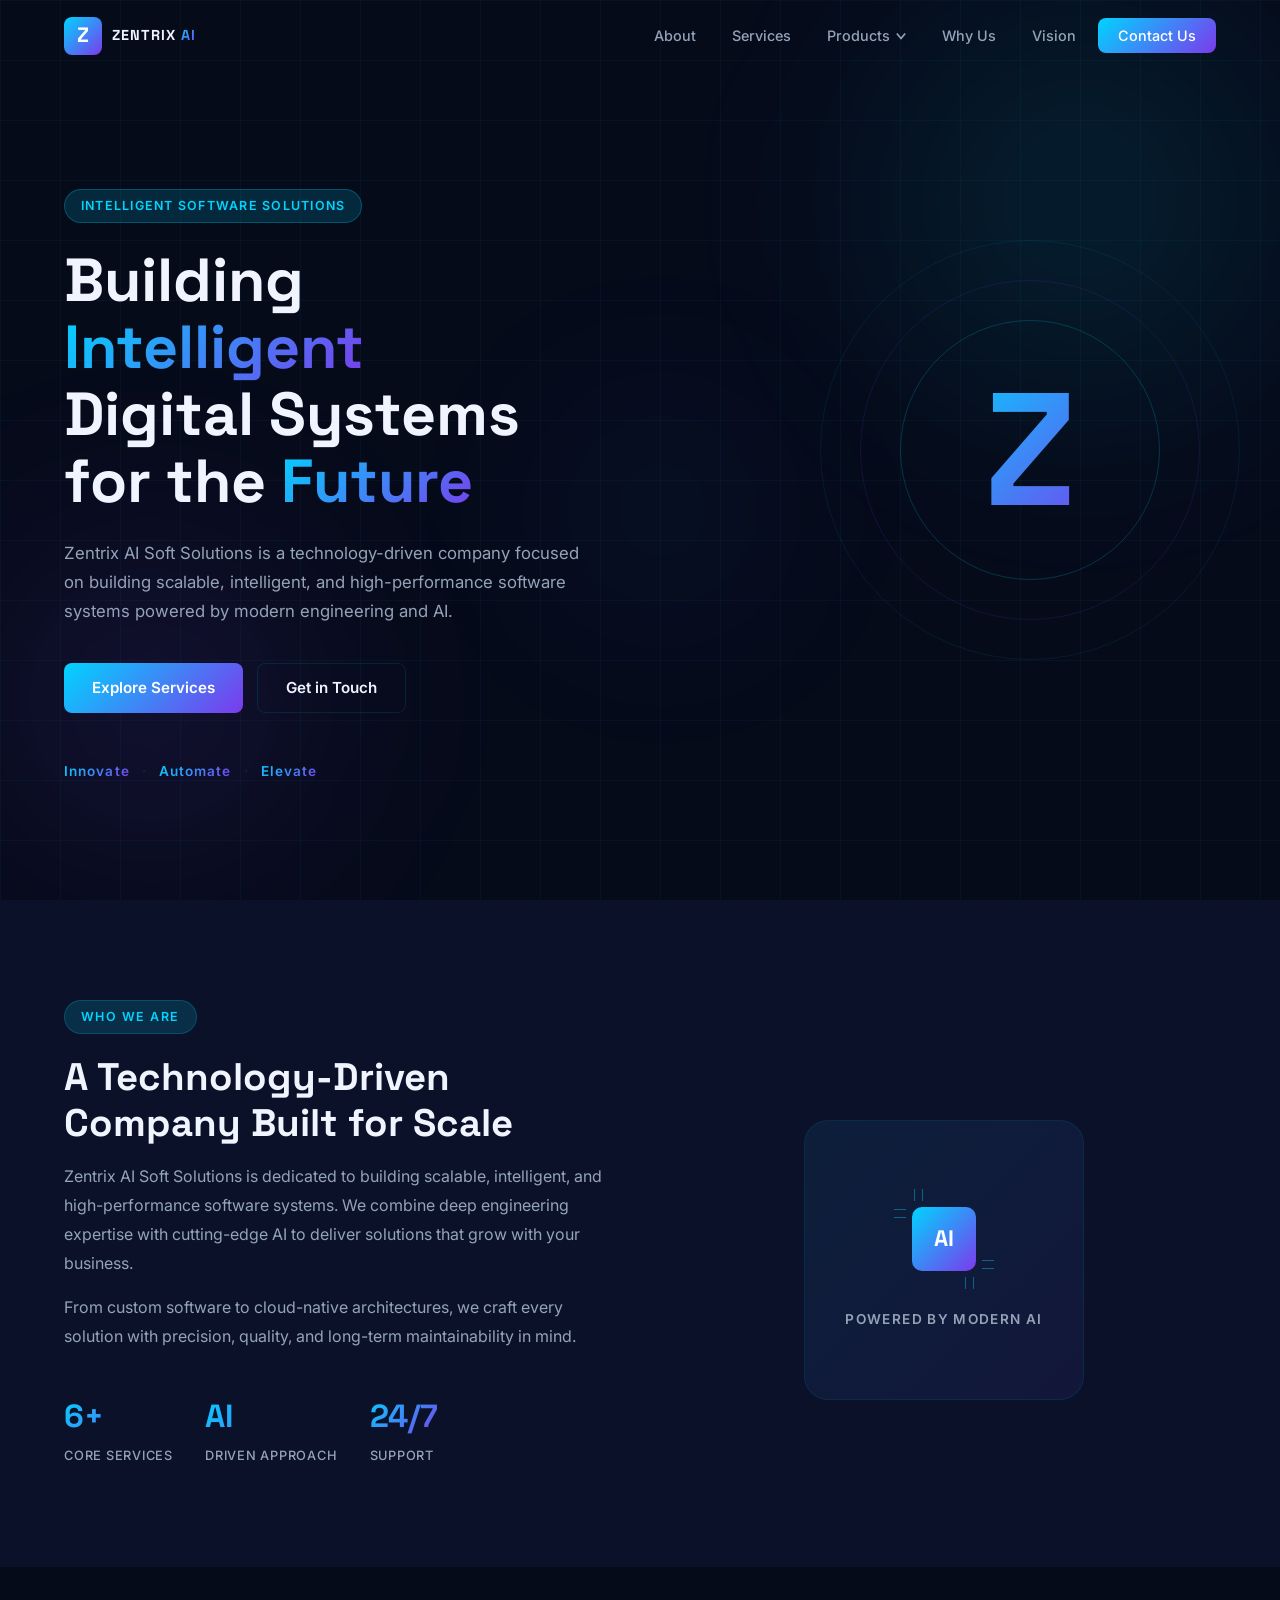
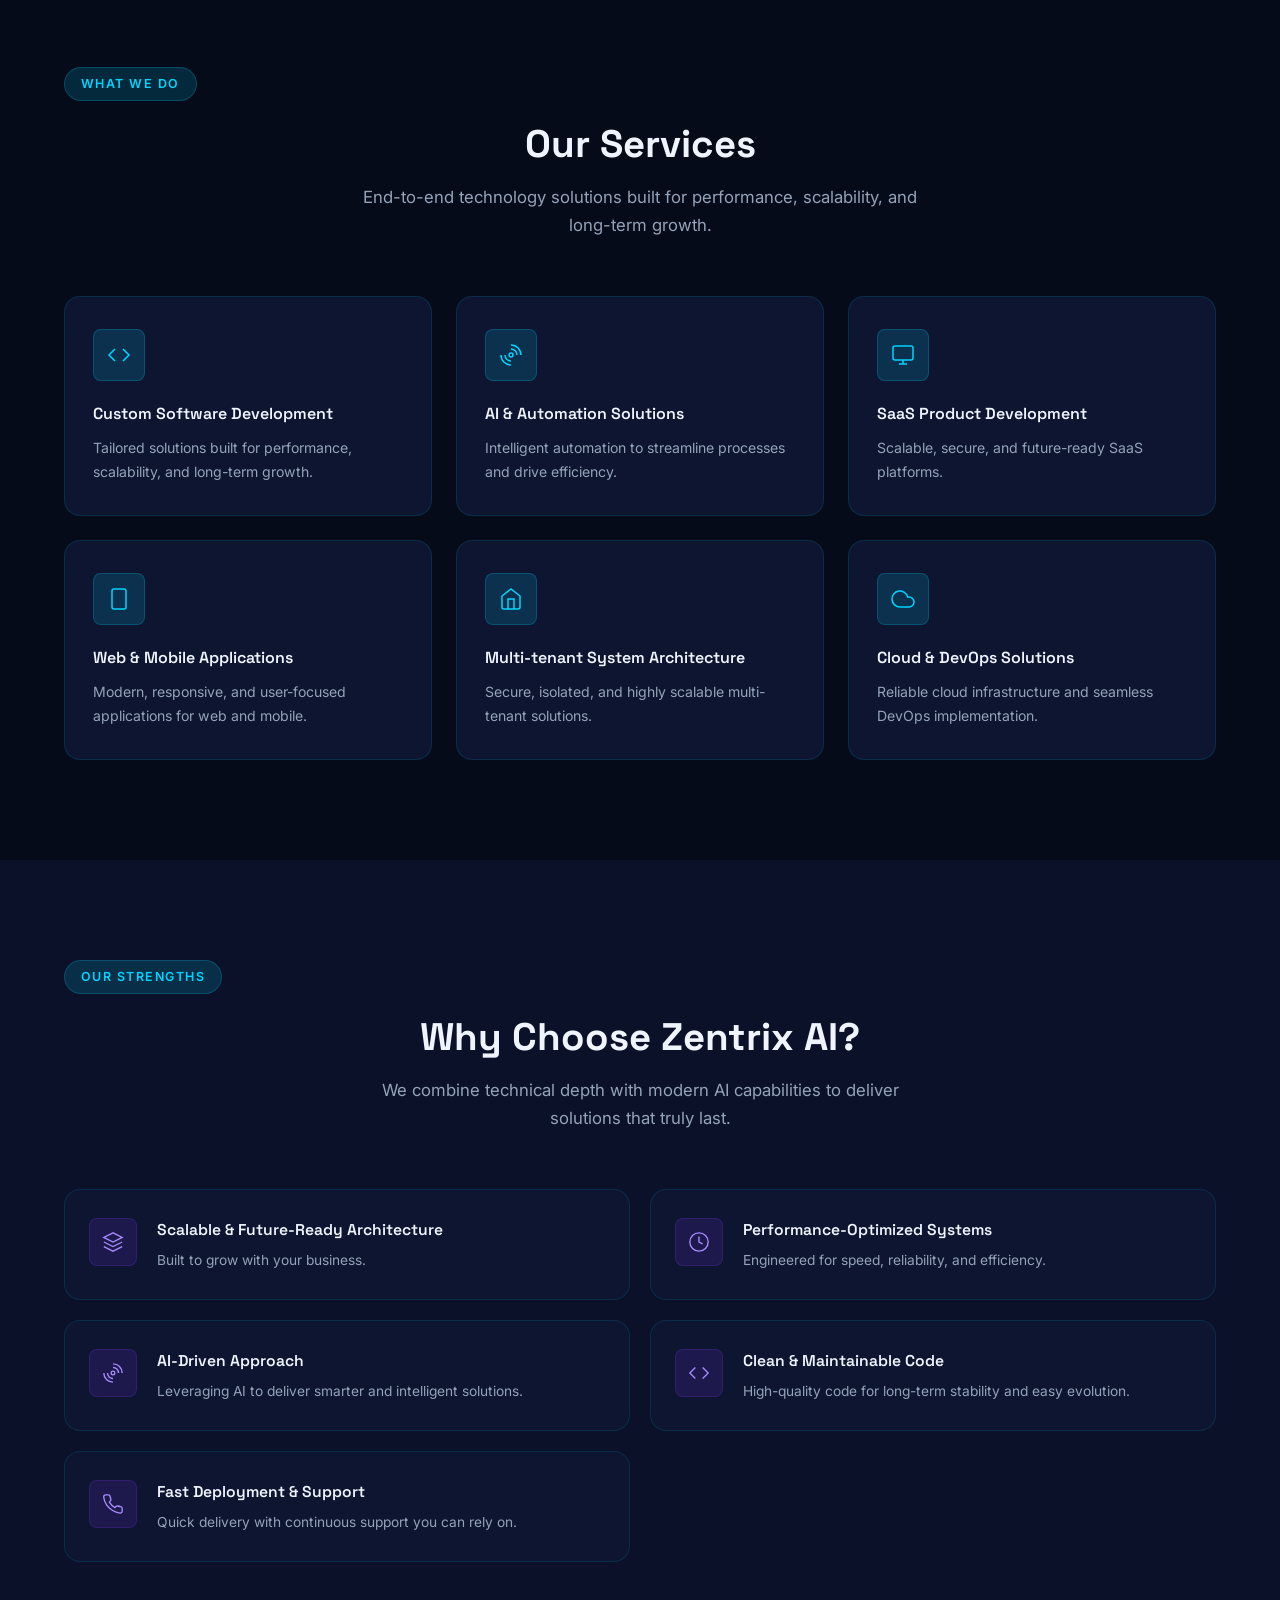
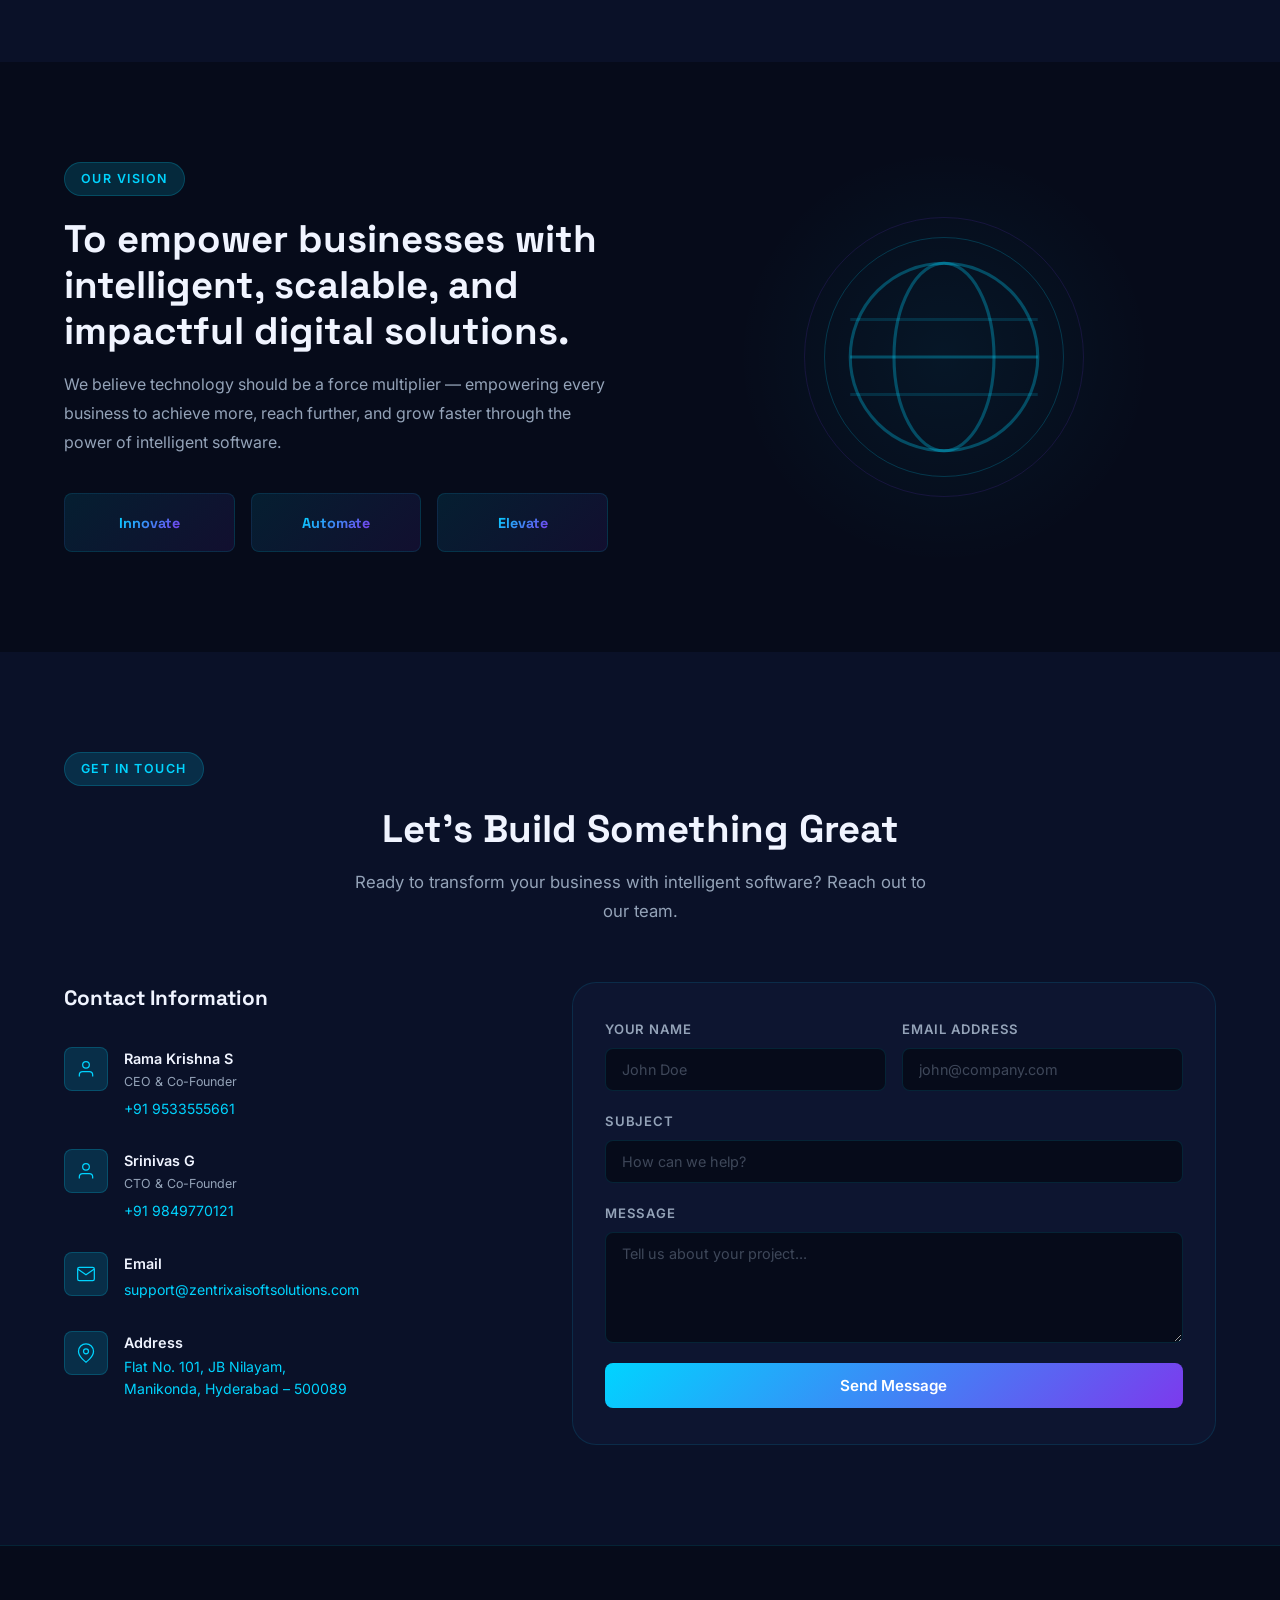
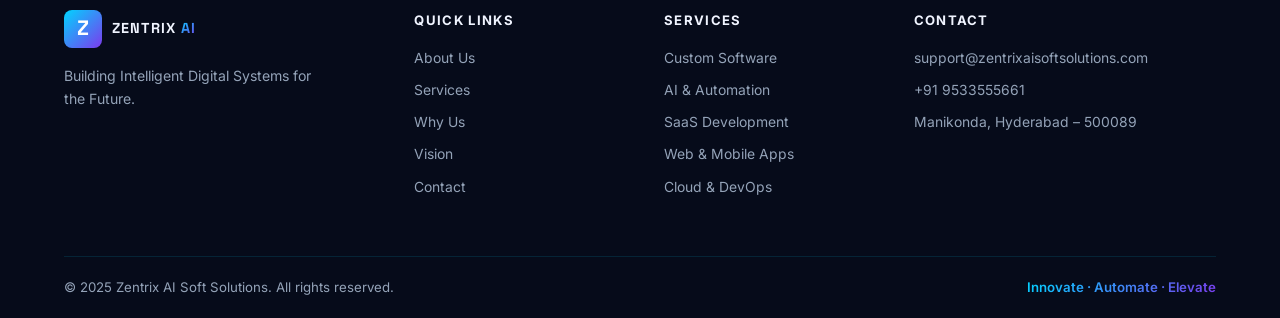
==== commit d7c8332c: "update update" ====
--- a/index.html
+++ b/index.html
@@ -21,6 +21,25 @@
       <ul class="nav-links" id="navLinks">
         <li><a href="#about">About</a></li>
         <li><a href="#services">Services</a></li>
+        <li class="nav-dropdown" id="productsMenu">
+          <a href="#" class="dropdown-toggle" aria-haspopup="true" aria-expanded="false">
+            Products
+            <svg class="dropdown-arrow" viewBox="0 0 12 8" fill="none" stroke="currentColor" stroke-width="2"><polyline points="1 1 6 7 11 1"/></svg>
+          </a>
+          <ul class="dropdown-menu">
+            <li>
+              <a href="http://46.225.100.9" target="_blank" rel="noopener noreferrer" class="dropdown-item">
+                <span class="dropdown-item-icon">
+                  <svg viewBox="0 0 24 24" fill="none" stroke="currentColor" stroke-width="1.5"><path d="M2 3h6a4 4 0 0 1 4 4v14a3 3 0 0 0-3-3H2z"/><path d="M22 3h-6a4 4 0 0 0-4 4v14a3 3 0 0 1 3-3h7z"/></svg>
+                </span>
+                <span class="dropdown-item-text">
+                  <strong>SchoolERP</strong>
+                  <small>Complete School Management System</small>
+                </span>
+              </a>
+            </li>
+          </ul>
+        </li>
         <li><a href="#why-us">Why Us</a></li>
         <li><a href="#vision">Vision</a></li>
         <li><a href="#contact" class="btn-nav">Contact Us</a></li>
--- a/css/style.css
+++ b/css/style.css
@@ -223,6 +223,98 @@
 
 .btn-nav:hover { box-shadow: 0 4px 20px rgba(0,212,255,0.3); }
 
+/* ─── Dropdown ───────────────────────────────── */
+.nav-dropdown { position: relative; }
+
+.dropdown-toggle {
+  display: flex;
+  align-items: center;
+  gap: 6px;
+  cursor: pointer;
+}
+
+.dropdown-arrow {
+  width: 10px;
+  height: 10px;
+  transition: transform var(--transition);
+  flex-shrink: 0;
+}
+
+.nav-dropdown.open .dropdown-arrow { transform: rotate(180deg); }
+
+.dropdown-menu {
+  position: absolute;
+  top: calc(100% + 10px);
+  left: 50%;
+  transform: translateX(-50%) translateY(-6px);
+  min-width: 240px;
+  background: rgba(10, 17, 40, 0.97);
+  backdrop-filter: blur(20px);
+  -webkit-backdrop-filter: blur(20px);
+  border: 1px solid var(--border);
+  border-radius: var(--radius-md);
+  padding: 8px;
+  opacity: 0;
+  pointer-events: none;
+  transition: opacity 0.2s ease, transform 0.2s ease;
+  z-index: 200;
+  box-shadow: 0 20px 60px rgba(0,0,0,0.5);
+}
+
+.nav-dropdown.open .dropdown-menu {
+  opacity: 1;
+  pointer-events: auto;
+  transform: translateX(-50%) translateY(0);
+}
+
+.dropdown-item {
+  display: flex;
+  align-items: center;
+  gap: 12px;
+  padding: 12px 14px;
+  border-radius: var(--radius-sm);
+  color: var(--text-secondary) !important;
+  transition: var(--transition);
+  background: none !important;
+}
+
+.dropdown-item:hover {
+  background: var(--cyan-dim) !important;
+  color: var(--text-primary) !important;
+}
+
+.dropdown-item-icon {
+  flex-shrink: 0;
+  width: 36px;
+  height: 36px;
+  background: var(--cyan-dim);
+  border: 1px solid rgba(0,212,255,0.2);
+  border-radius: 8px;
+  display: flex;
+  align-items: center;
+  justify-content: center;
+  color: var(--cyan);
+}
+
+.dropdown-item-icon svg { width: 18px; height: 18px; }
+
+.dropdown-item-text {
+  display: flex;
+  flex-direction: column;
+  gap: 2px;
+}
+
+.dropdown-item-text strong {
+  font-size: 0.9rem;
+  font-weight: 600;
+  color: var(--text-primary);
+}
+
+.dropdown-item-text small {
+  font-size: 0.75rem;
+  color: var(--text-secondary);
+}
+
 .hamburger {
   display: none;
   flex-direction: column;
@@ -990,6 +1082,25 @@
   .nav-links.open { transform: translateY(0); }
   .nav-links a { padding: 12px 16px; width: 100%; border-radius: var(--radius-sm); }
 
+  .dropdown-menu {
+    position: static;
+    transform: none;
+    opacity: 1;
+    pointer-events: auto;
+    box-shadow: none;
+    border: none;
+    border-left: 2px solid var(--border);
+    border-radius: 0;
+    background: transparent;
+    backdrop-filter: none;
+    margin: 0 0 0 16px;
+    padding: 4px 0;
+    display: none;
+  }
+
+  .nav-dropdown.open .dropdown-menu { display: block; }
+  .nav-dropdown.open .dropdown-menu { transform: none; }
+
   .hero-content { max-width: 100%; padding: 60px 24px; }
   .hero-visual { display: none; }
 
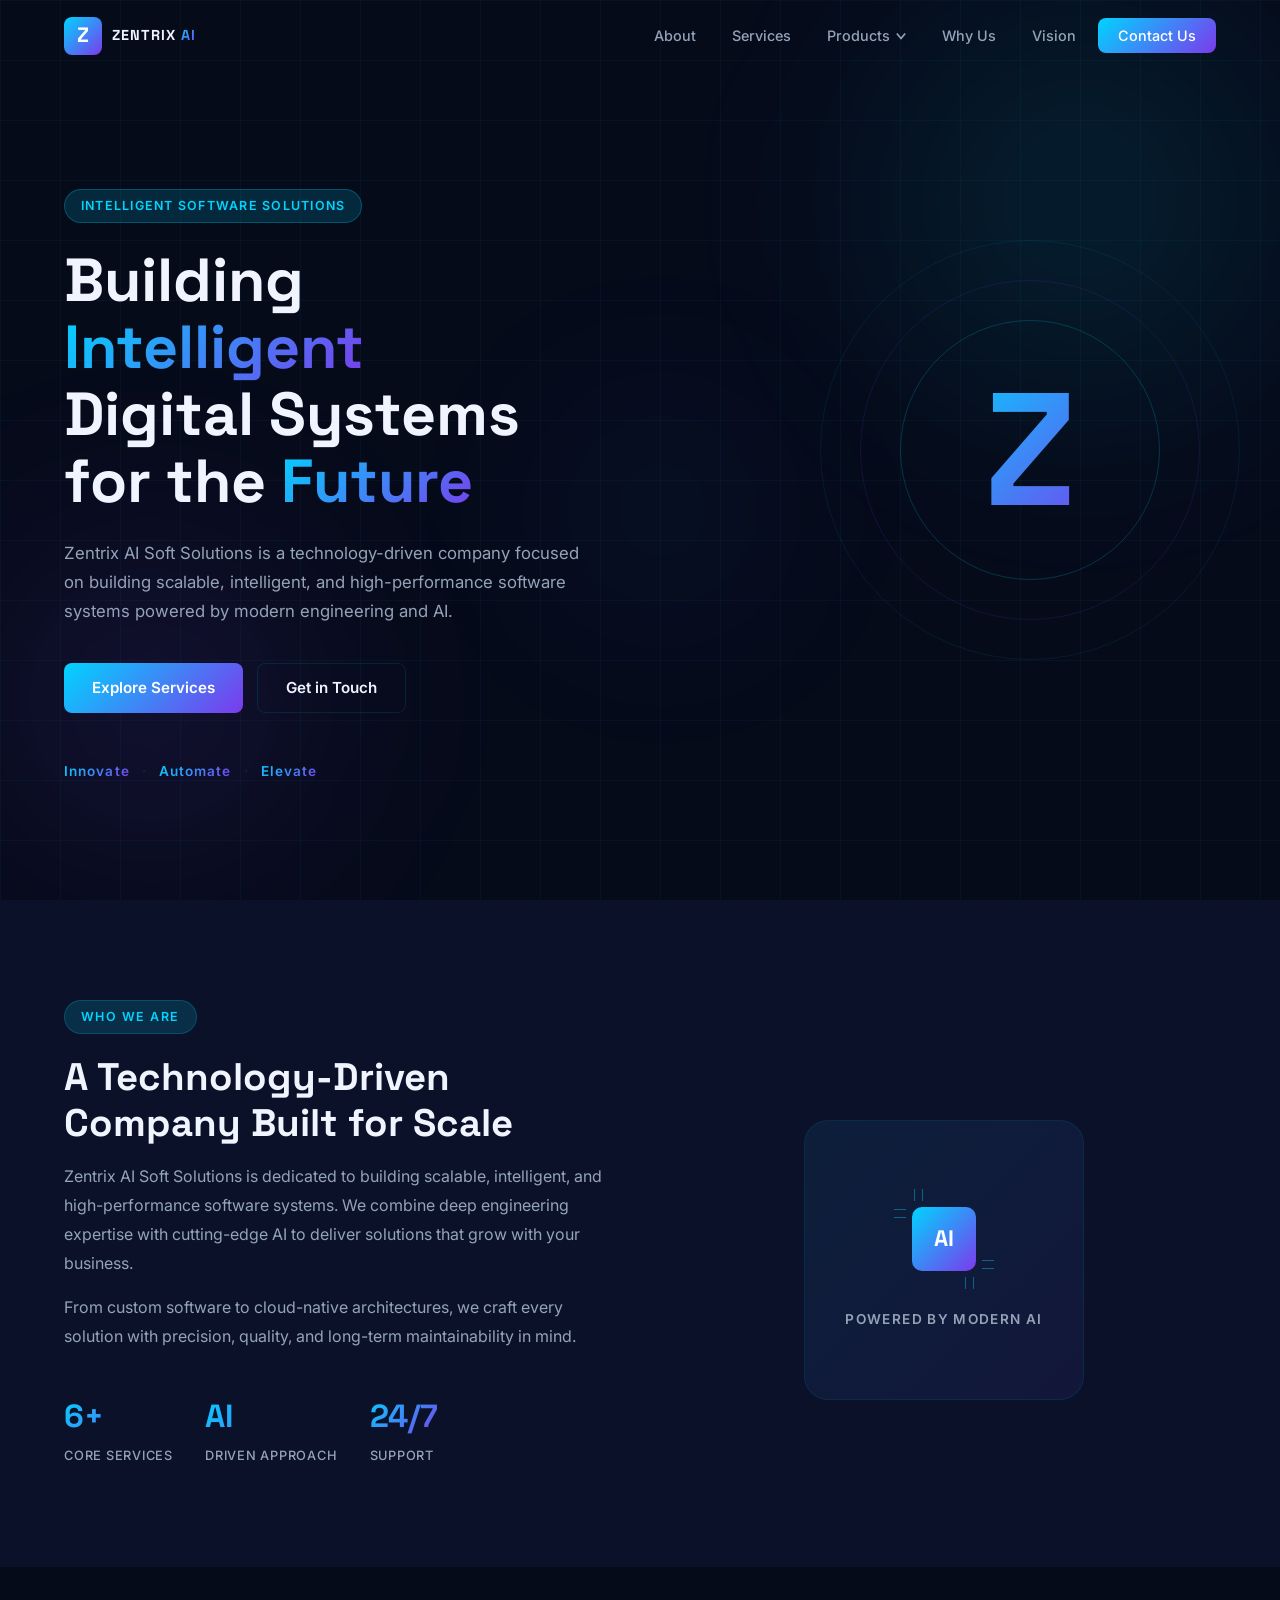
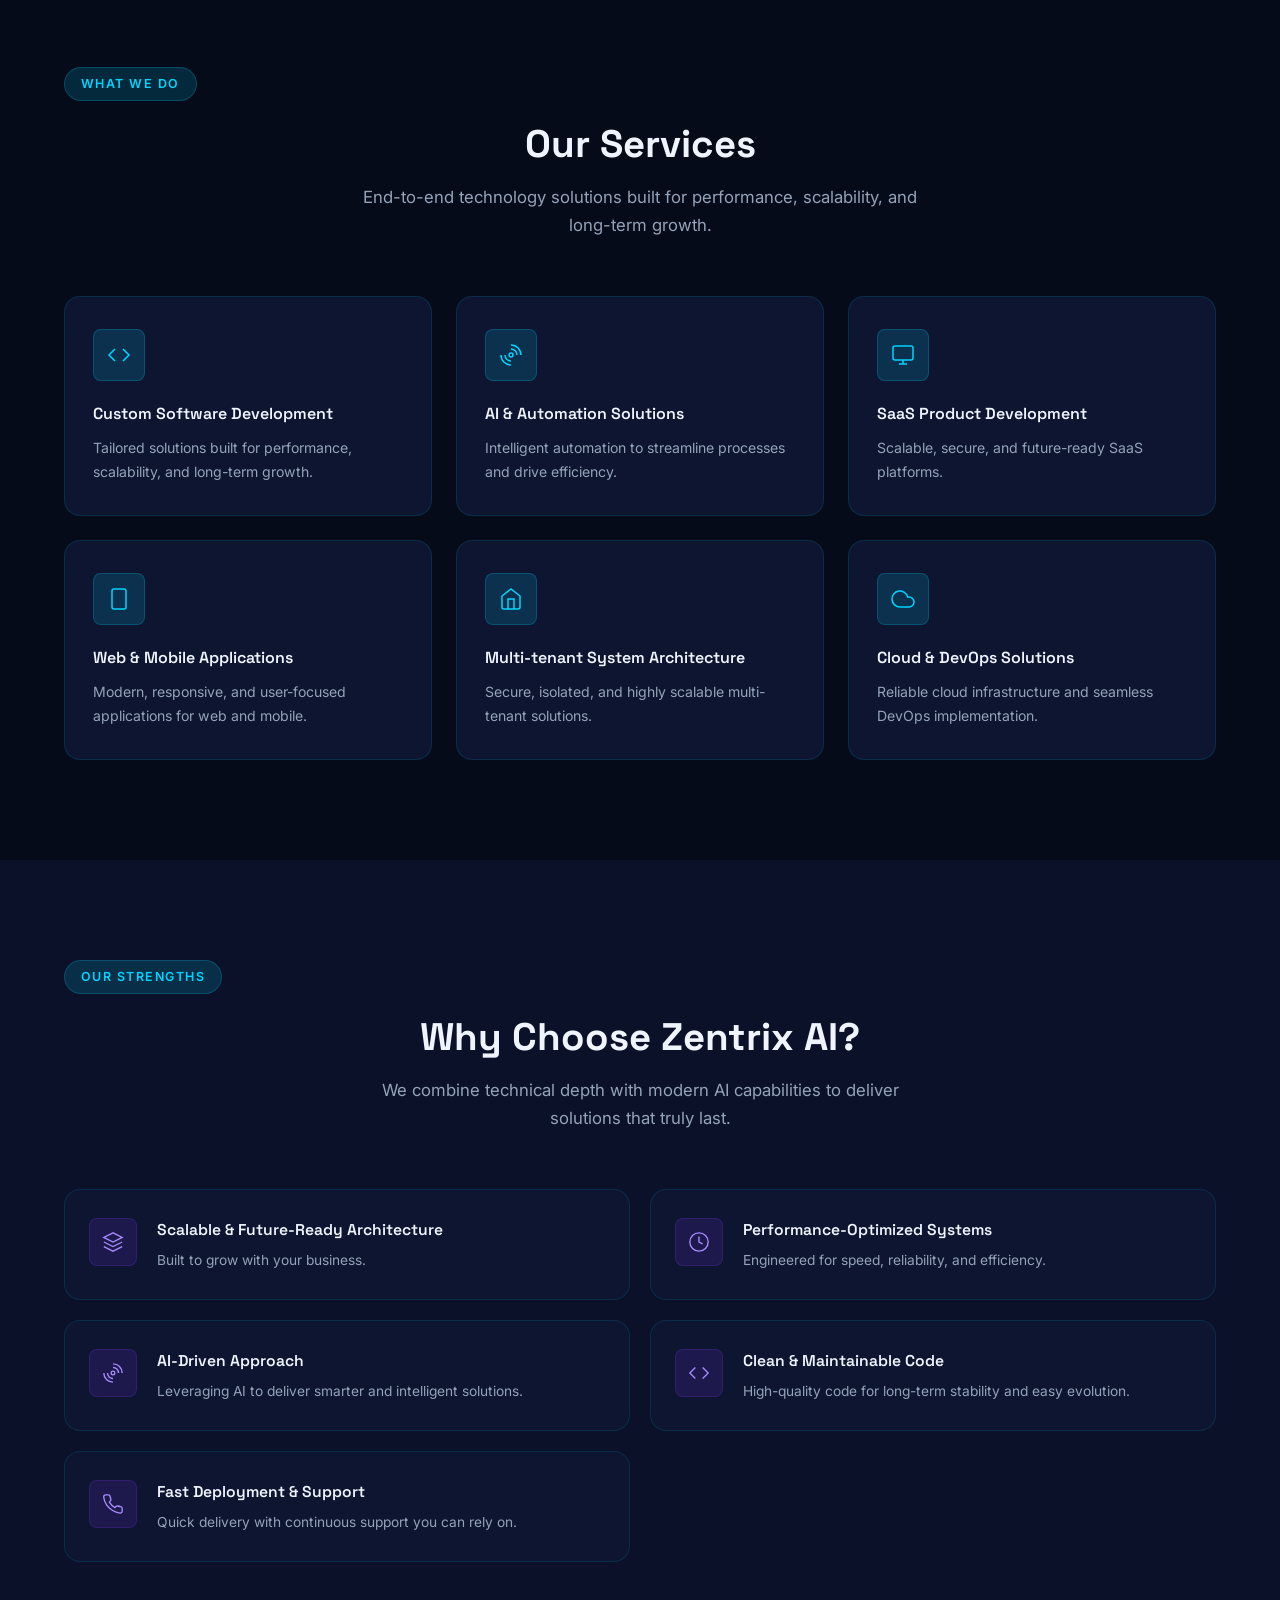
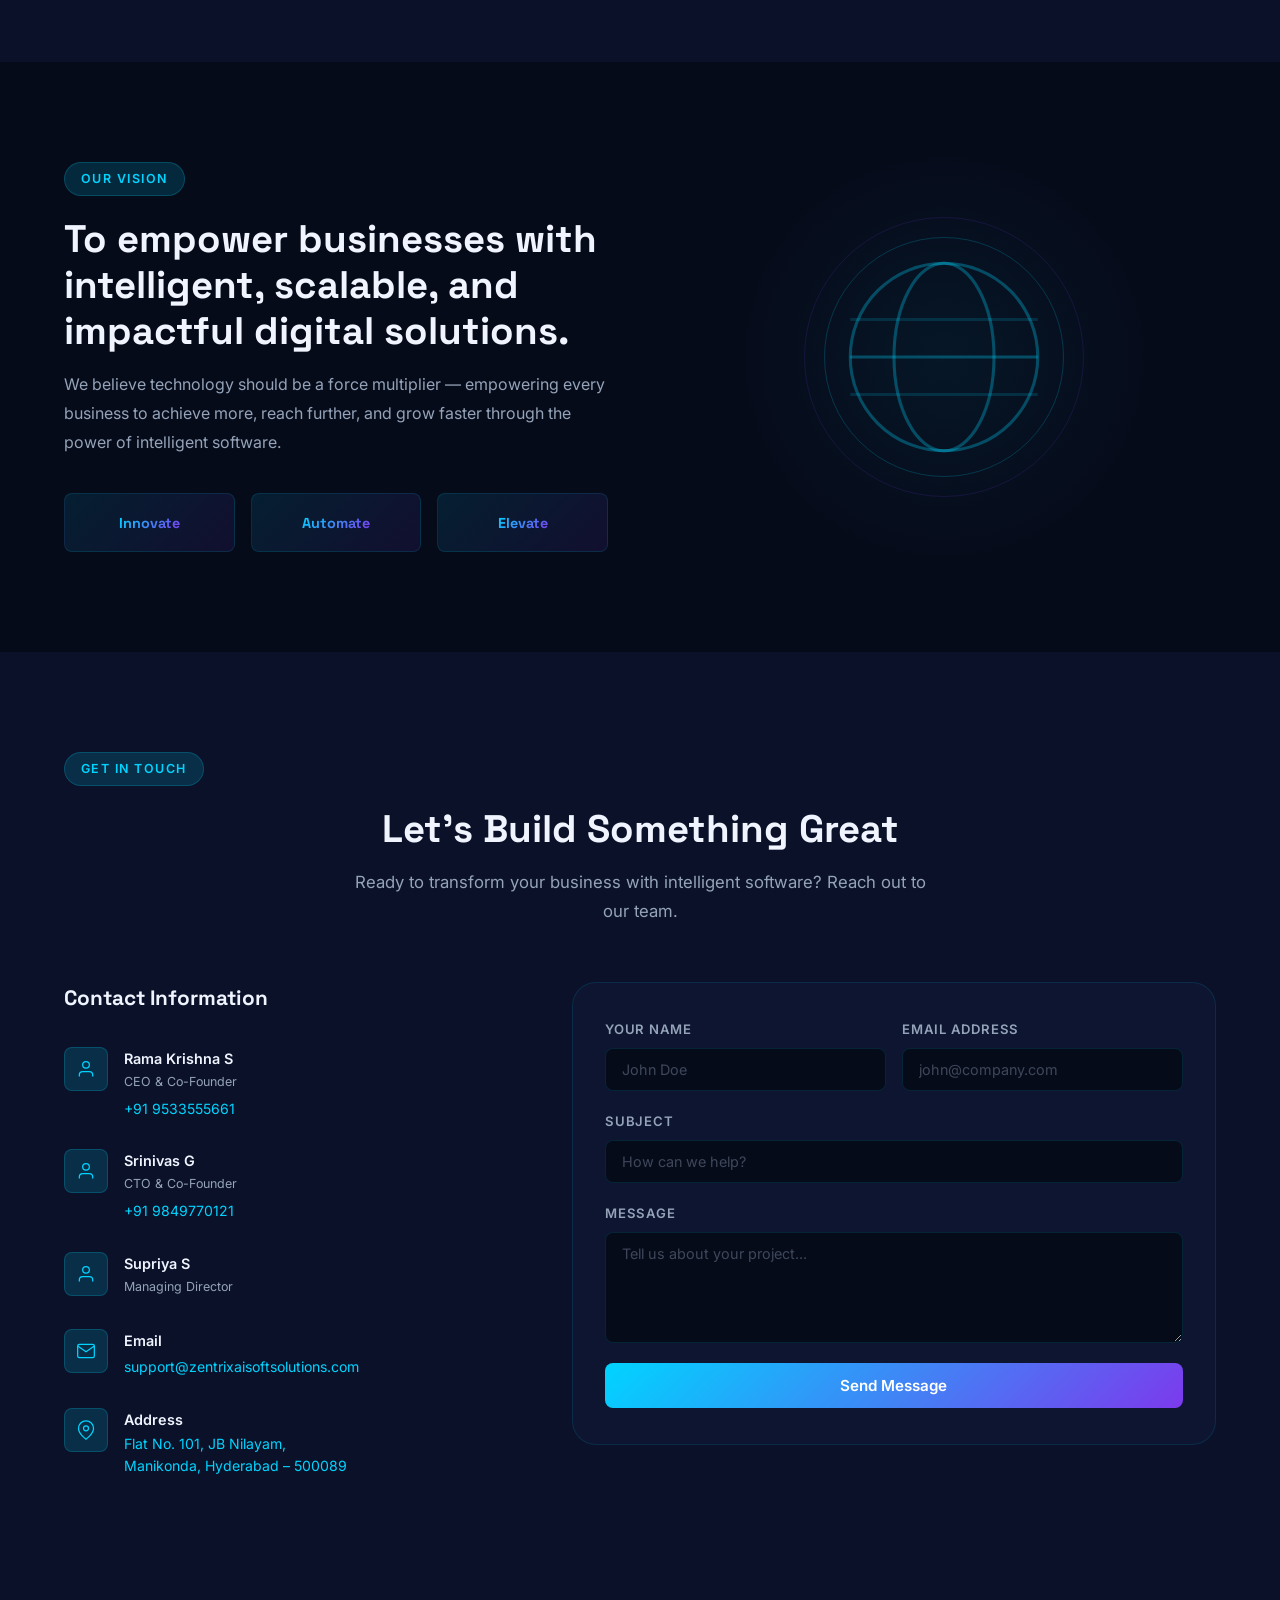
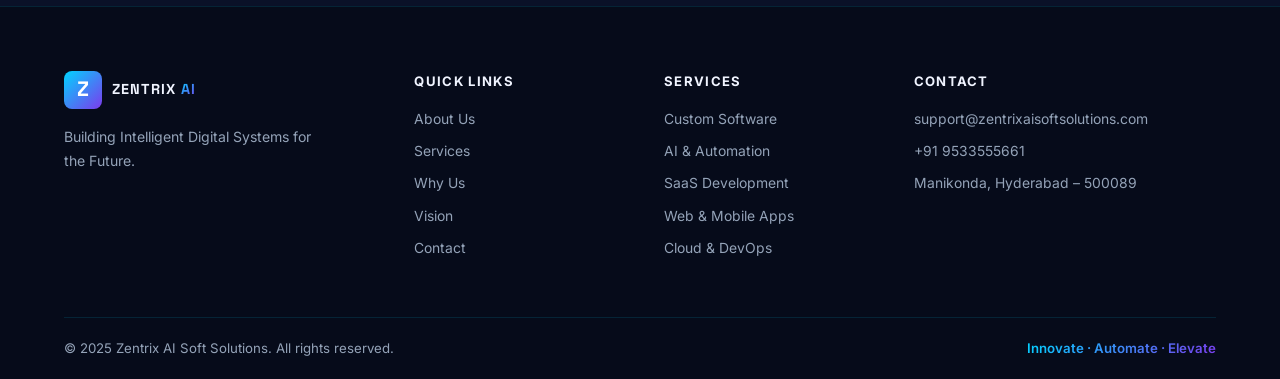
==== commit 07488bce: "update update" ====
--- a/index.html
+++ b/index.html
@@ -28,13 +28,24 @@
           </a>
           <ul class="dropdown-menu">
             <li>
-              <a href="http://46.225.100.9" target="_blank" rel="noopener noreferrer" class="dropdown-item">
+              <a href="/erp/login" target="_blank" rel="noopener noreferrer" class="dropdown-item">
                 <span class="dropdown-item-icon">
                   <svg viewBox="0 0 24 24" fill="none" stroke="currentColor" stroke-width="1.5"><path d="M2 3h6a4 4 0 0 1 4 4v14a3 3 0 0 0-3-3H2z"/><path d="M22 3h-6a4 4 0 0 0-4 4v14a3 3 0 0 1 3-3h7z"/></svg>
                 </span>
                 <span class="dropdown-item-text">
                   <strong>SchoolERP</strong>
                   <small>Complete School Management System</small>
+                </span>
+              </a>
+            </li>
+            <li>
+              <a href="/hospital/login" class="dropdown-item">
+                <span class="dropdown-item-icon">
+                  <svg viewBox="0 0 24 24" fill="none" stroke="currentColor" stroke-width="1.5"><path d="M3 21h18"/><path d="M5 21V5a2 2 0 0 1 2-2h10a2 2 0 0 1 2 2v16"/><path d="M9 21v-4h6v4"/><path d="M9 7h.01"/><path d="M15 7h.01"/><path d="M9 11h.01"/><path d="M15 11h.01"/><path d="M12 7v4"/><path d="M10 9h4"/></svg>
+                </span>
+                <span class="dropdown-item-text">
+                  <strong>Hospital Management System</strong>
+                  <small>Complete Hospital Operations Platform</small>
                 </span>
               </a>
             </li>
@@ -336,6 +347,16 @@
 
           <div class="contact-item">
             <div class="contact-icon">
+              <svg viewBox="0 0 24 24" fill="none" stroke="currentColor" stroke-width="1.5"><path d="M20 21v-2a4 4 0 0 0-4-4H8a4 4 0 0 0-4 4v2"/><circle cx="12" cy="7" r="4"/></svg>
+            </div>
+            <div>
+              <div class="contact-name">Supriya S</div>
+              <div class="contact-role">Managing Director</div>
+            </div>
+          </div>
+
+          <div class="contact-item">
+            <div class="contact-icon">
               <svg viewBox="0 0 24 24" fill="none" stroke="currentColor" stroke-width="1.5"><path d="M4 4h16c1.1 0 2 .9 2 2v12c0 1.1-.9 2-2 2H4c-1.1 0-2-.9-2-2V6c0-1.1.9-2 2-2z"/><polyline points="22,6 12,13 2,6"/></svg>
             </div>
             <div>
--- a/css/style.css
+++ b/css/style.css
@@ -334,6 +334,10 @@
   transition: var(--transition);
 }
 
+.hamburger.open span:nth-child(1) { transform: translateY(7px) rotate(45deg); }
+.hamburger.open span:nth-child(2) { opacity: 0; transform: scaleX(0); }
+.hamburger.open span:nth-child(3) { transform: translateY(-7px) rotate(-45deg); }
+
 /* ─── Hero ───────────────────────────────────── */
 .hero {
   min-height: 100vh;
@@ -1071,12 +1075,16 @@
     top: var(--nav-height); left: 0; right: 0;
     background: rgba(6,11,26,0.97);
     backdrop-filter: blur(20px);
+    -webkit-backdrop-filter: blur(20px);
     flex-direction: column;
     padding: 20px 24px 32px;
     gap: 4px;
     border-bottom: 1px solid var(--border);
     transform: translateY(-120%);
     transition: transform var(--transition);
+    z-index: 999;
+    overflow-y: auto;
+    max-height: calc(100vh - var(--nav-height));
   }
 
   .nav-links.open { transform: translateY(0); }
@@ -1093,15 +1101,22 @@
     border-radius: 0;
     background: transparent;
     backdrop-filter: none;
+    -webkit-backdrop-filter: none;
     margin: 0 0 0 16px;
     padding: 4px 0;
     display: none;
+    min-width: unset;
   }
 
-  .nav-dropdown.open .dropdown-menu { display: block; }
-  .nav-dropdown.open .dropdown-menu { transform: none; }
-
-  .hero-content { max-width: 100%; padding: 60px 24px; }
+  .nav-dropdown.open .dropdown-menu { display: block; transform: none; }
+
+  .hero-content {
+    max-width: 100%;
+    padding: 60px 24px;
+    text-align: center;
+  }
+  .hero-actions { justify-content: center; }
+  .hero-motto { justify-content: center; }
   .hero-visual { display: none; }
 
   .about-grid,
@@ -1119,14 +1134,64 @@
 }
 
 @media (max-width: 600px) {
-  .section { padding: 64px 0; }
+  html { font-size: 15px; }
+
+  .section { padding: 56px 0; }
+
+  .container { padding: 0 16px; }
+
+  .section-subtitle { margin-bottom: 36px; }
+
+  /* Hero */
+  .hero-content { padding: 48px 16px; }
+  .hero-title { font-size: clamp(2rem, 8vw, 2.8rem); }
+  .hero-badge { font-size: 0.72rem; }
+  .hero-actions {
+    flex-direction: column;
+    align-items: stretch;
+  }
+  .hero-actions .btn-primary,
+  .hero-actions .btn-secondary {
+    width: 100%;
+    justify-content: center;
+    padding: 14px 20px;
+  }
+  .hero-motto { flex-wrap: wrap; justify-content: center; gap: 8px; }
+
+  /* About */
+  .about-stats { flex-wrap: wrap; gap: 20px; }
+  .stat-num { font-size: 1.6rem; }
+
+  /* Services */
   .services-grid { grid-template-columns: 1fr; }
+  .service-card { padding: 24px 20px; }
+
+  /* Why Us */
+  .why-card { padding: 20px 16px; gap: 14px; }
+
+  /* Vision */
+  .vision-pillars { flex-direction: column; }
+  .pillar { padding: 12px; }
+
+  /* Contact */
+  .contact-form { padding: 24px 16px; }
   .form-row { grid-template-columns: 1fr; }
-  .footer-top { grid-template-columns: 1fr; }
-  .footer-bottom { flex-direction: column; gap: 8px; text-align: center; }
-  .hero-actions { flex-direction: column; }
-  .hero-actions .btn-primary,
-  .hero-actions .btn-secondary { width: 100%; justify-content: center; }
-  .about-stats { flex-wrap: wrap; }
-  .vision-pillars { flex-direction: column; }
-}
+  .contact-item { gap: 12px; }
+
+  /* Footer */
+  .footer-top {
+    grid-template-columns: 1fr;
+    gap: 28px;
+    padding: 40px 0 32px;
+  }
+  .footer-bottom {
+    flex-direction: column;
+    gap: 8px;
+    text-align: center;
+  }
+  .footer-brand p { max-width: 100%; }
+
+  /* Nav mobile tweaks */
+  .nav-container { padding: 0 16px; }
+  .logo-text { font-size: 0.82rem; }
+}
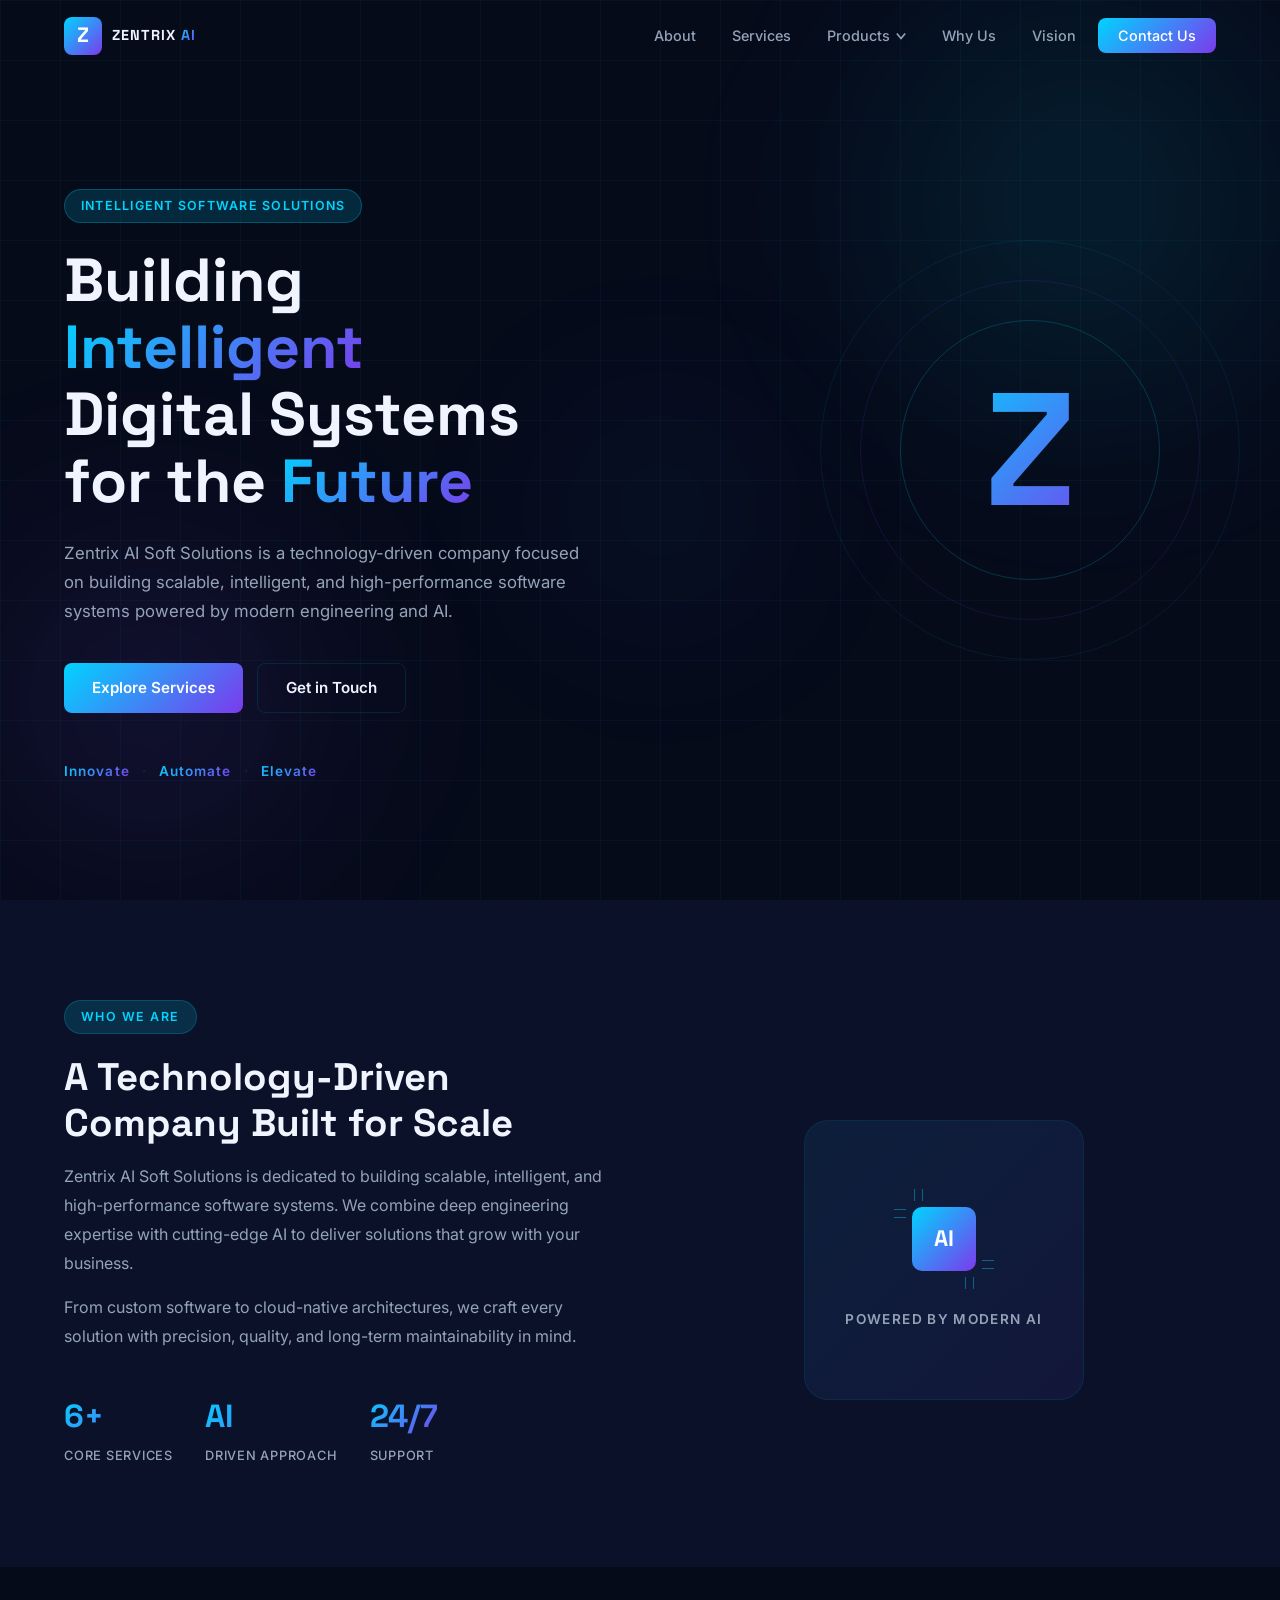
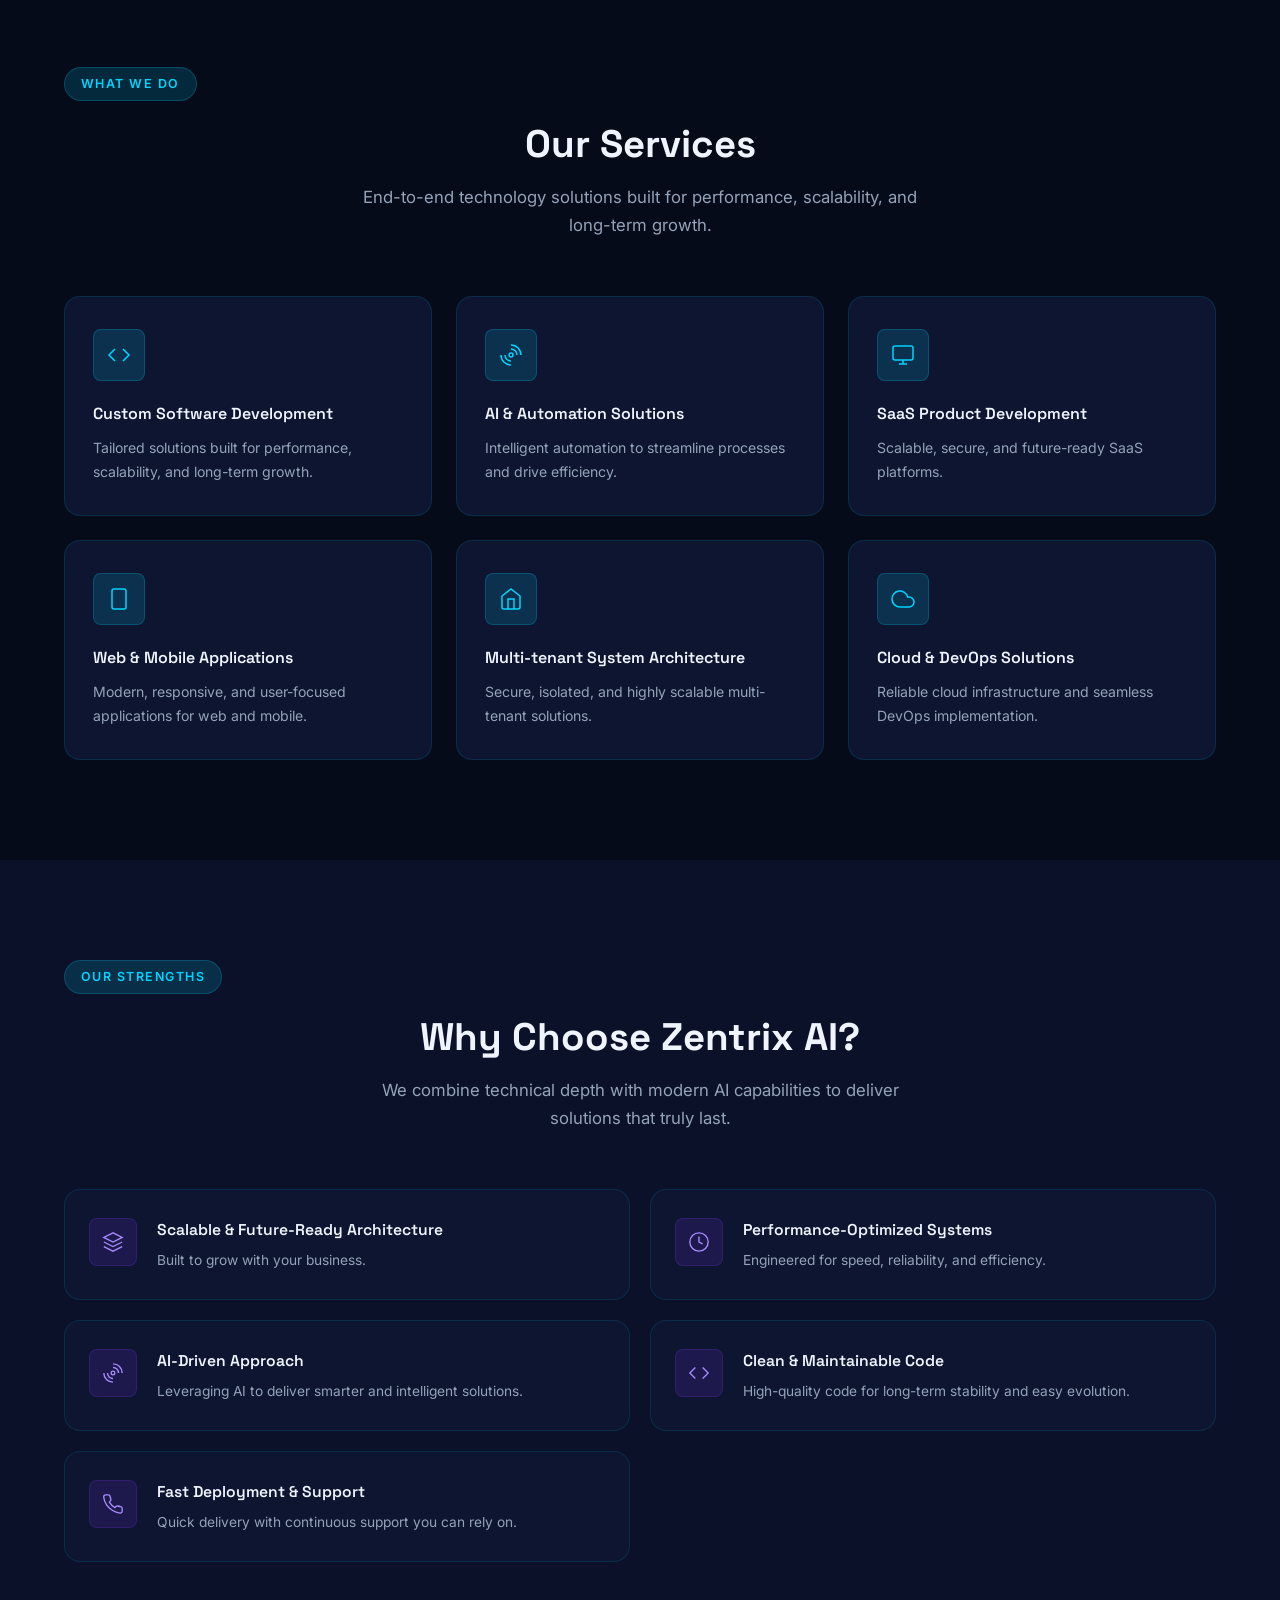
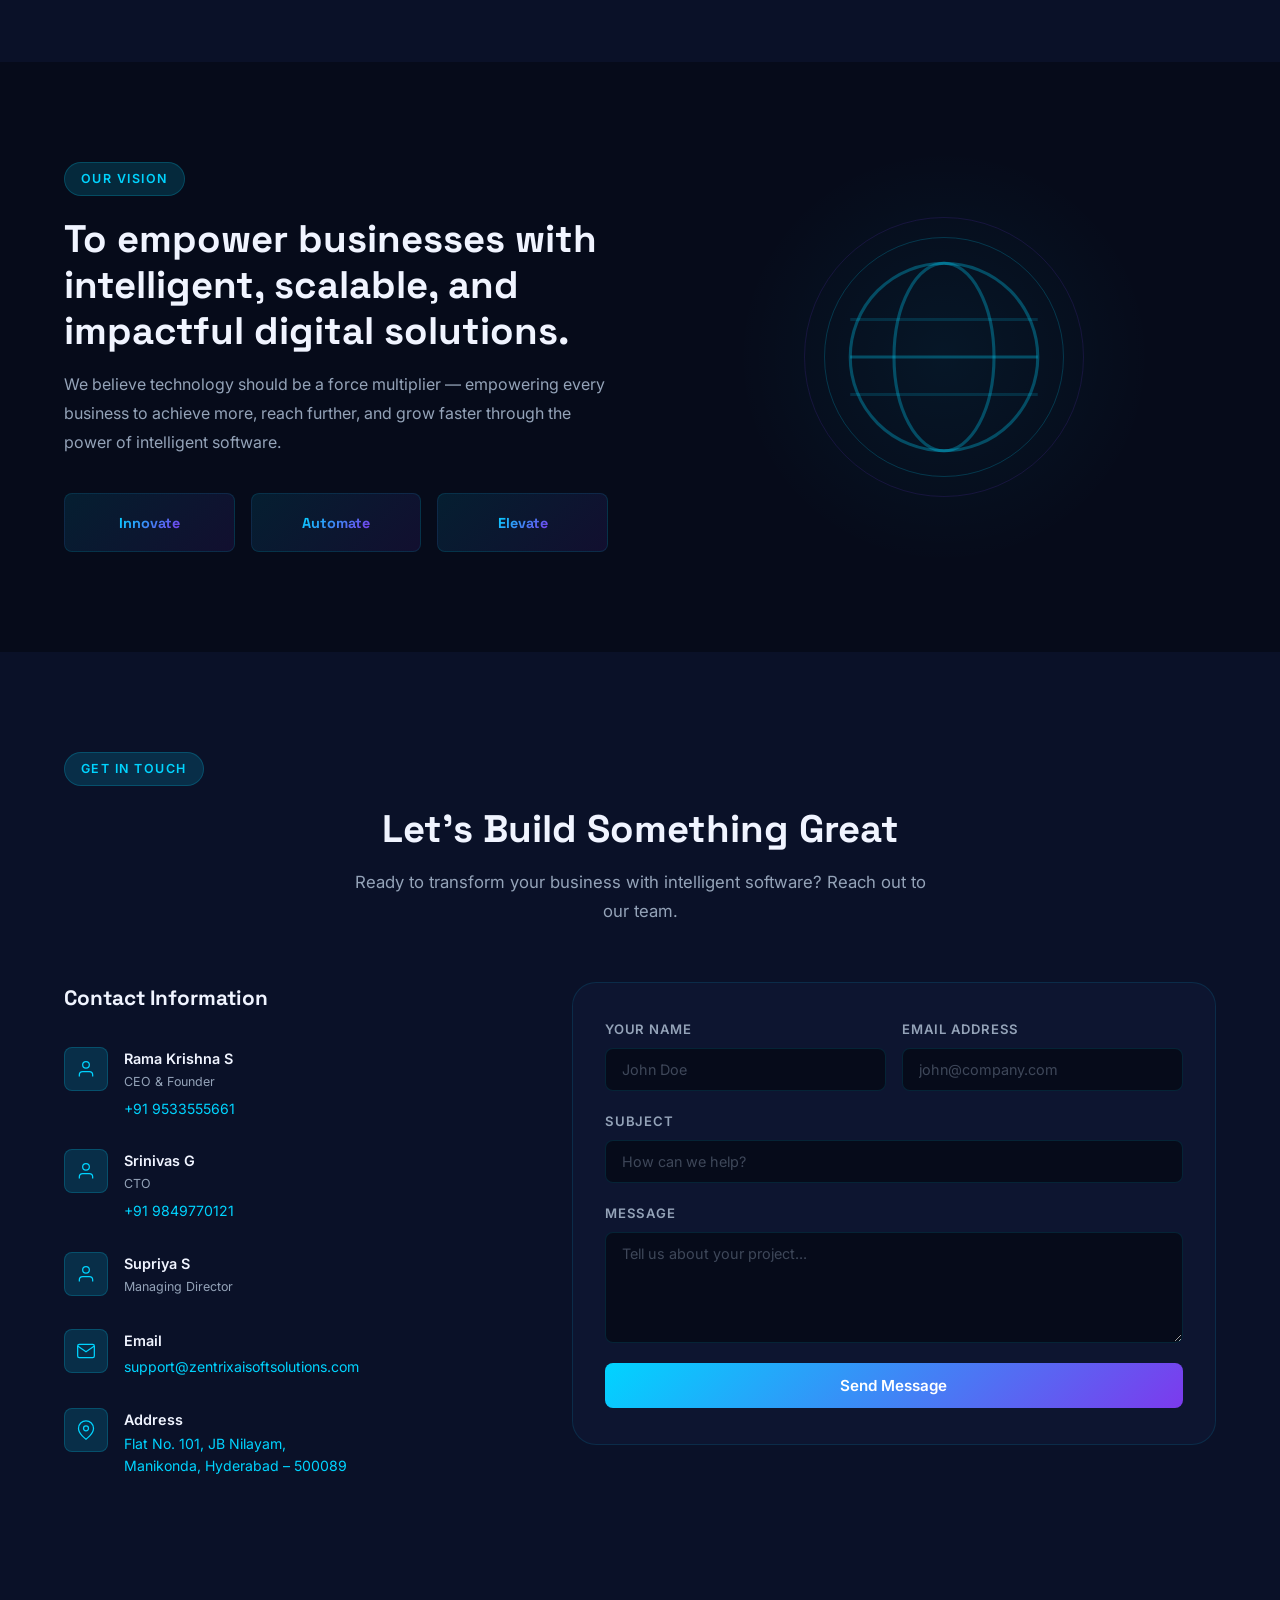
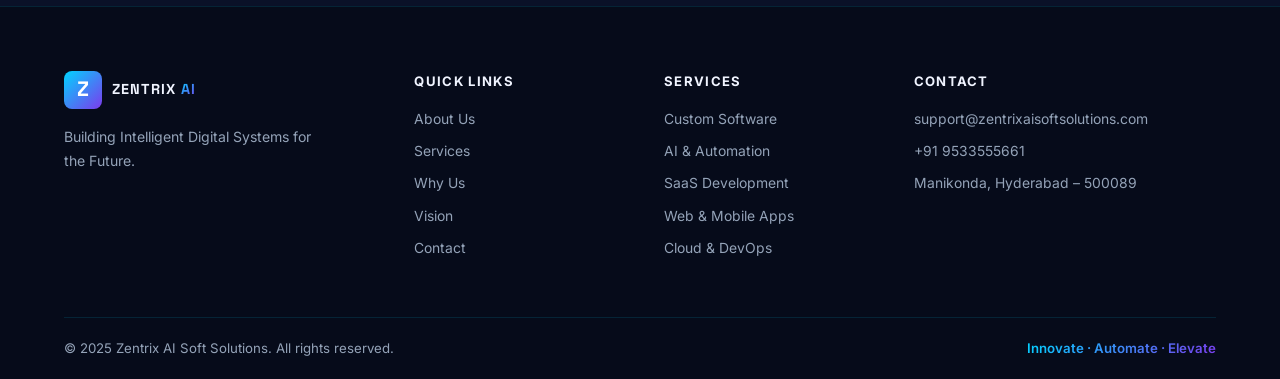
==== commit ba47fe75: "update update" ====
--- a/index.html
+++ b/index.html
@@ -329,7 +329,7 @@
             </div>
             <div>
               <div class="contact-name">Rama Krishna S</div>
-              <div class="contact-role">CEO &amp; Co-Founder</div>
+              <div class="contact-role">CEO &amp; Founder</div>
               <a href="tel:+919533555661" class="contact-value">+91 9533555661</a>
             </div>
           </div>
@@ -340,7 +340,7 @@
             </div>
             <div>
               <div class="contact-name">Srinivas G</div>
-              <div class="contact-role">CTO &amp; Co-Founder</div>
+              <div class="contact-role">CTO</div>
               <a href="tel:+919849770121" class="contact-value">+91 9849770121</a>
             </div>
           </div>
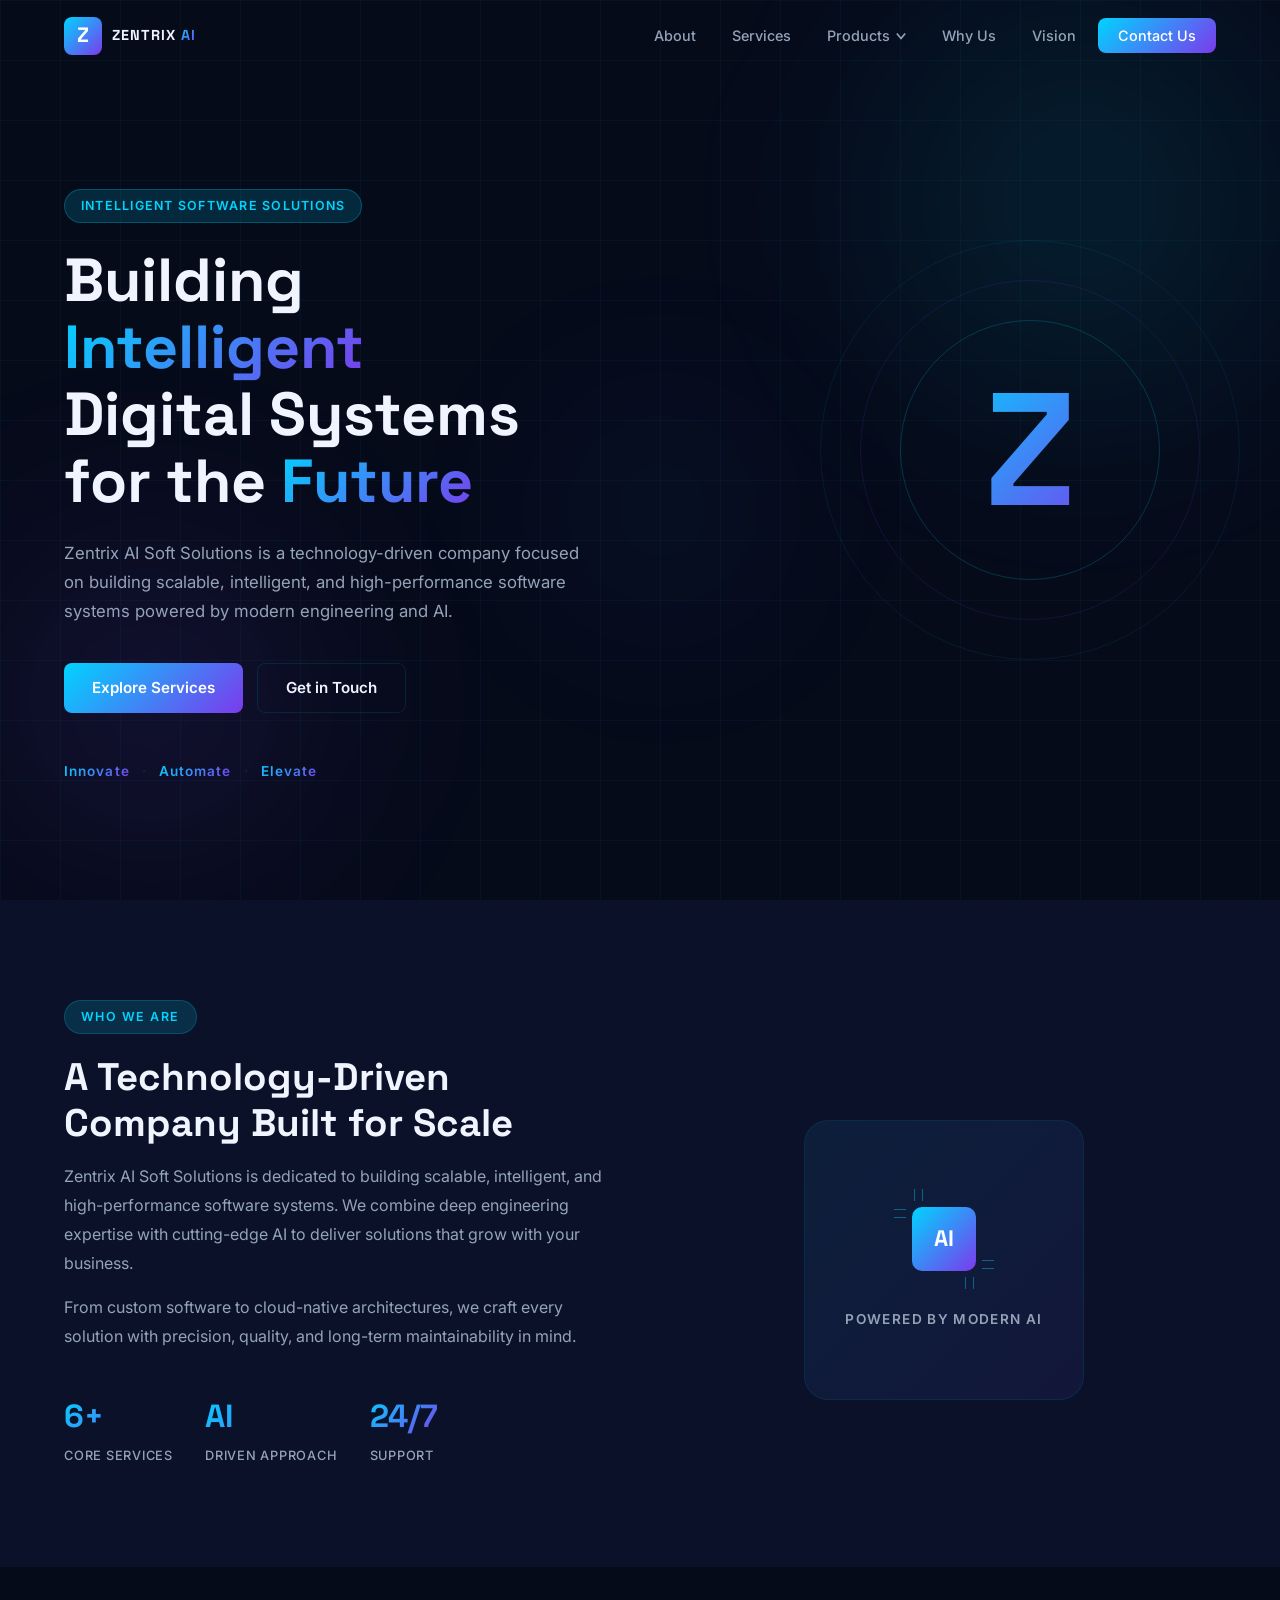
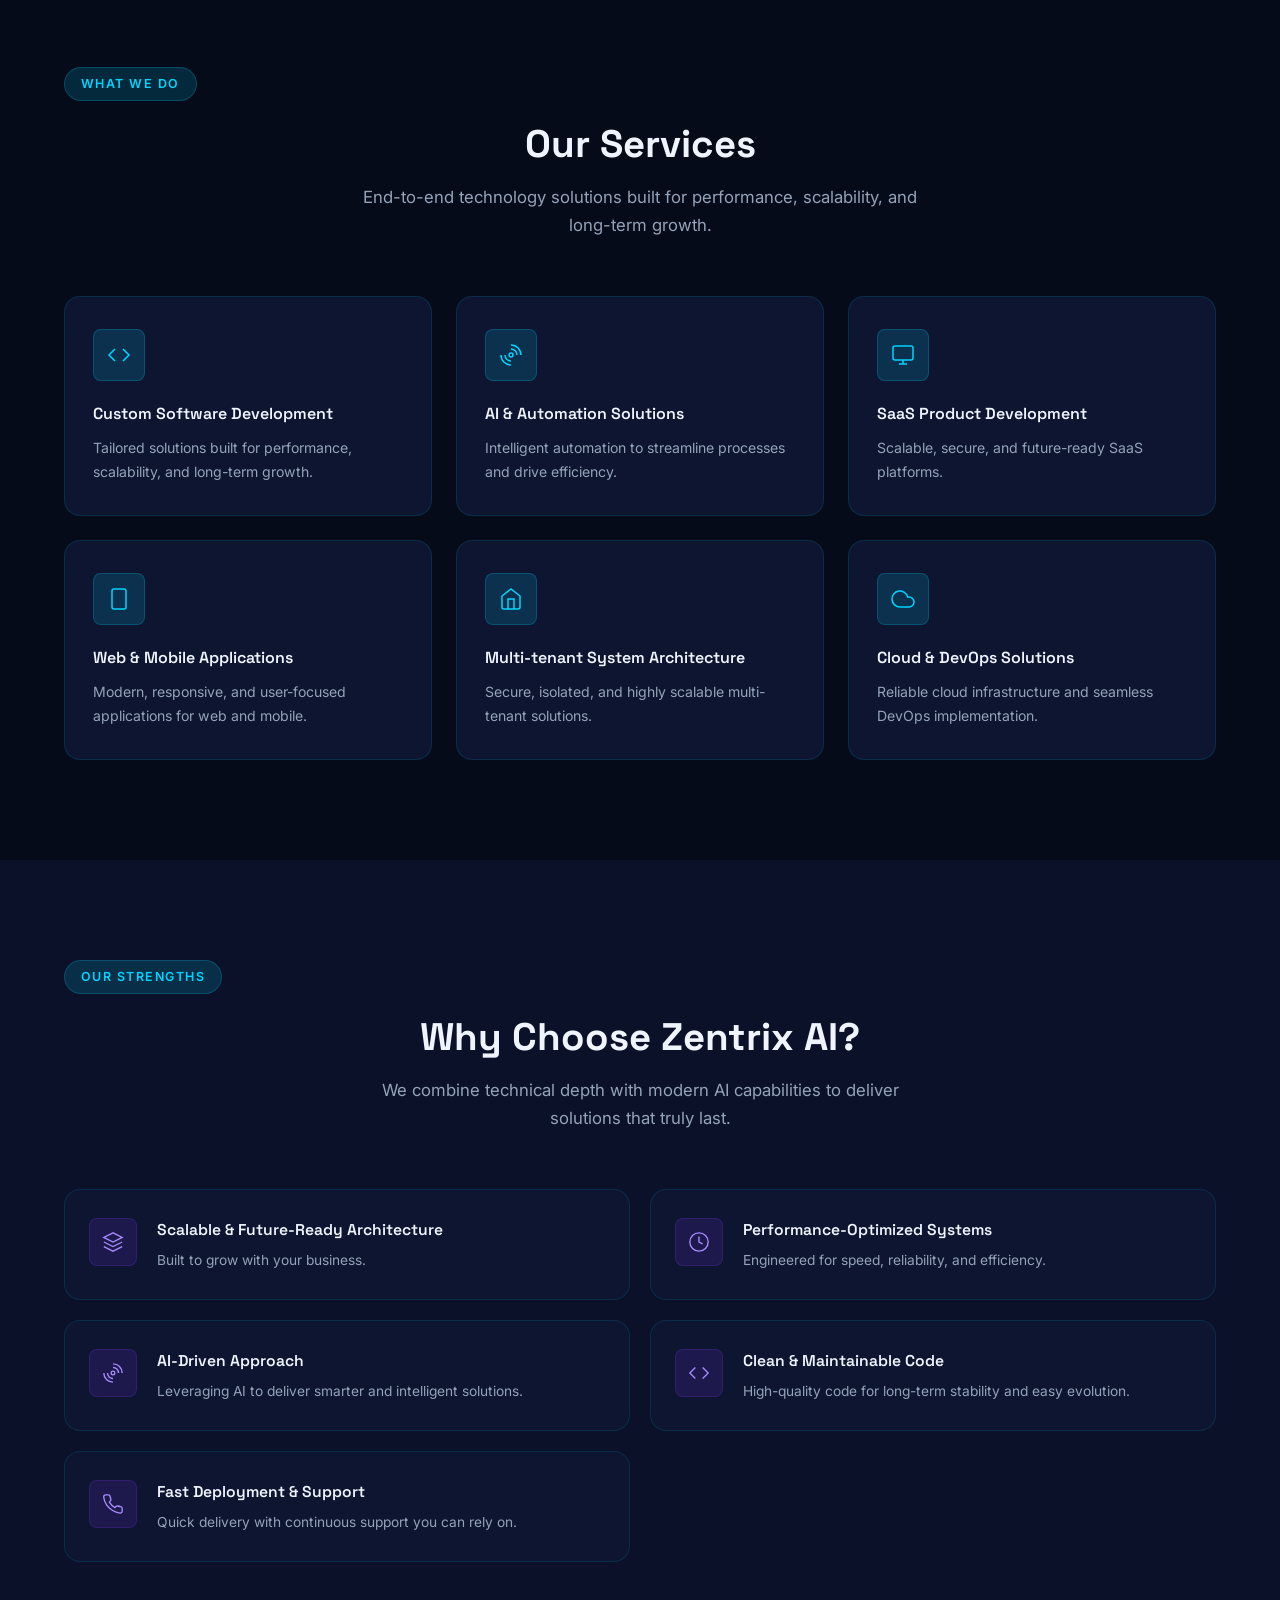
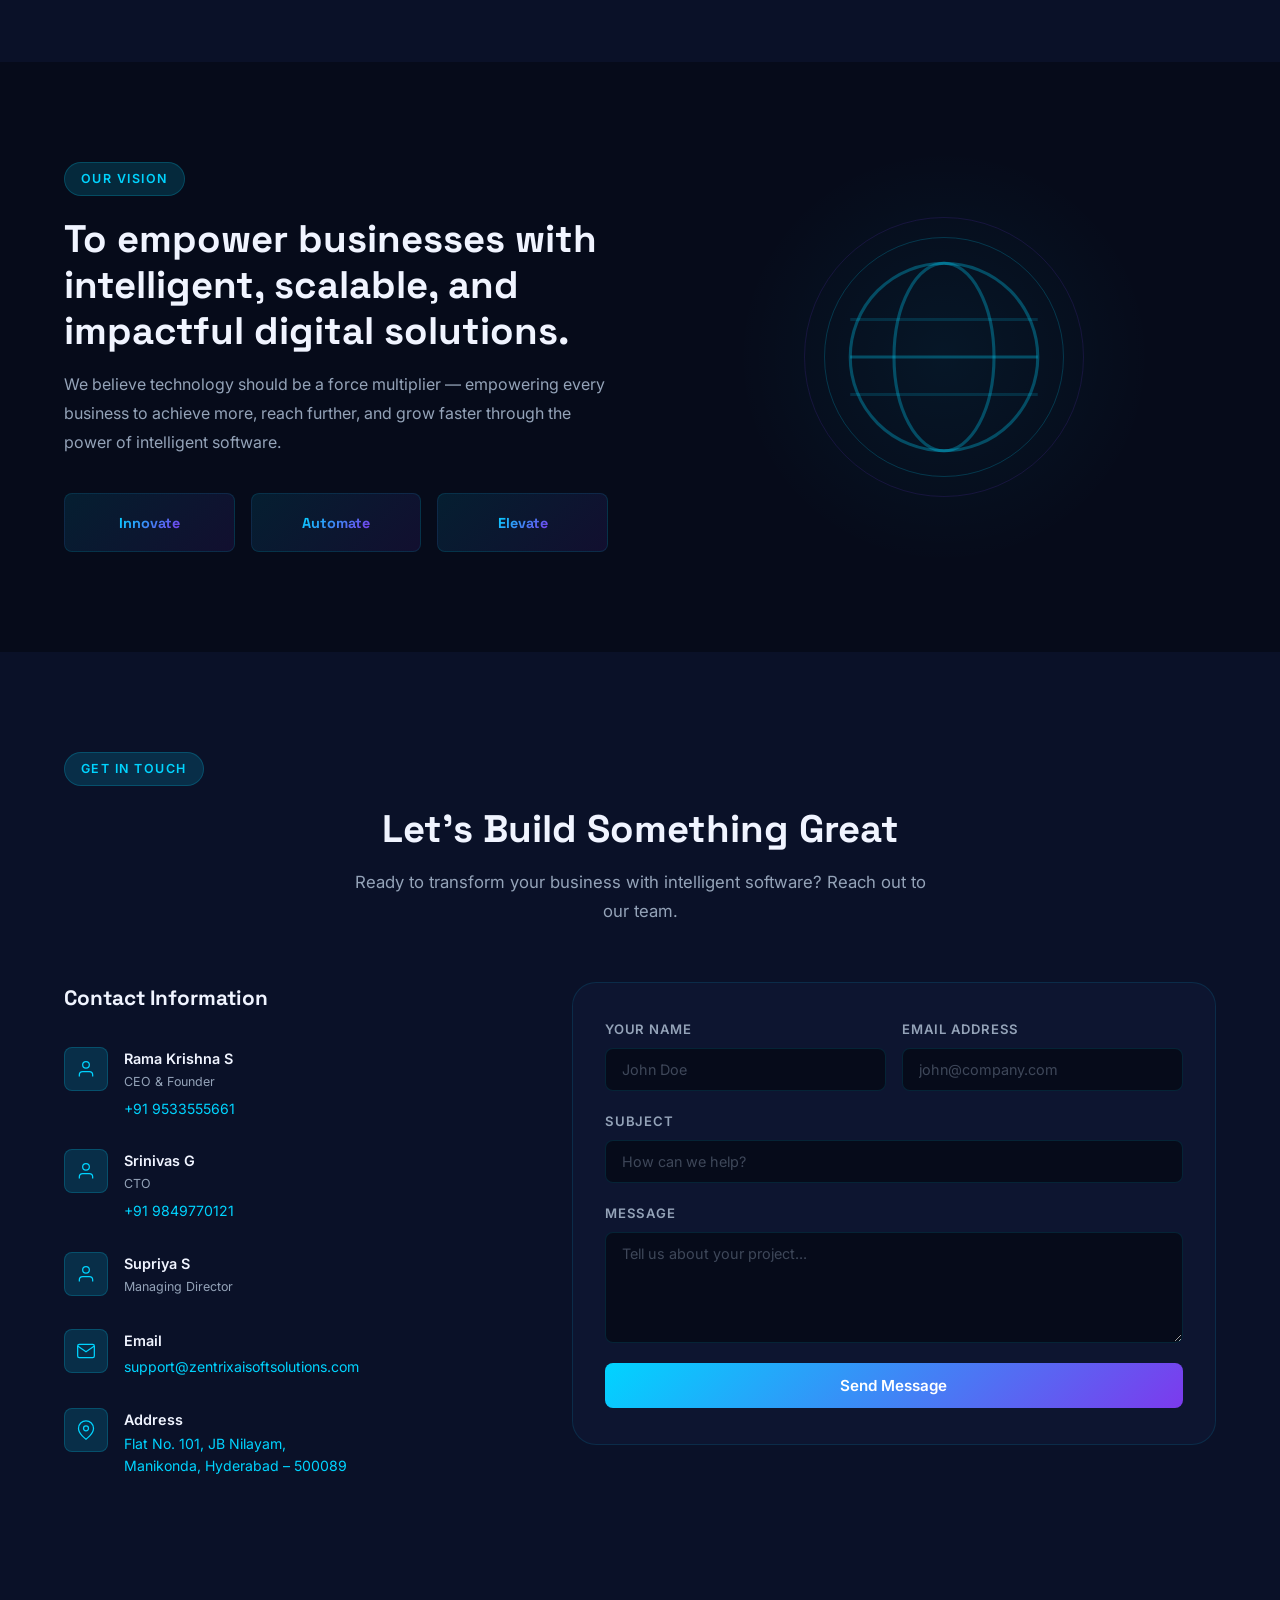
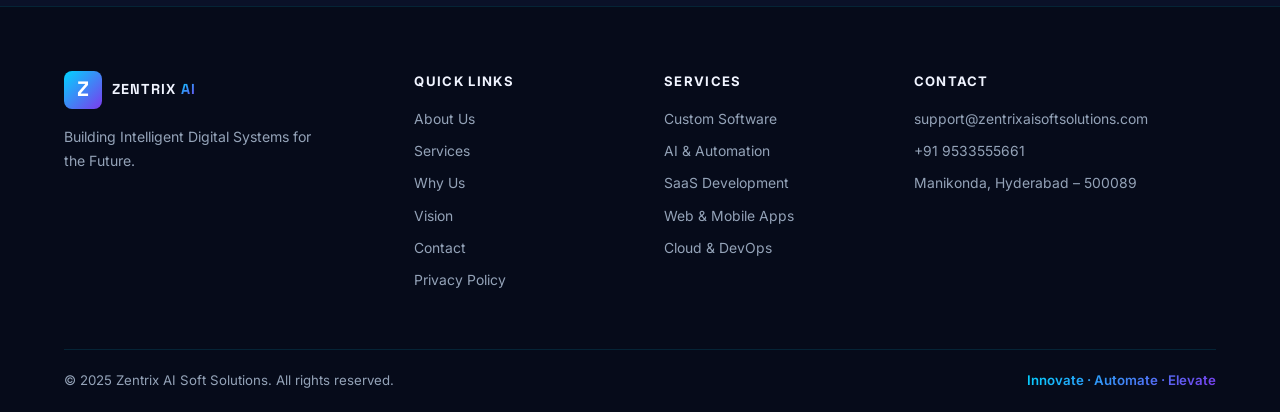
==== commit 1d5ef992: "privacy policy privacy policy" ====
--- a/index.html
+++ b/index.html
@@ -28,7 +28,7 @@
           </a>
           <ul class="dropdown-menu">
             <li>
-              <a href="/erp/login" target="_blank" rel="noopener noreferrer" class="dropdown-item">
+              <a href="/erp/login" class="dropdown-item">
                 <span class="dropdown-item-icon">
                   <svg viewBox="0 0 24 24" fill="none" stroke="currentColor" stroke-width="1.5"><path d="M2 3h6a4 4 0 0 1 4 4v14a3 3 0 0 0-3-3H2z"/><path d="M22 3h-6a4 4 0 0 0-4 4v14a3 3 0 0 1 3-3h7z"/></svg>
                 </span>
@@ -424,6 +424,7 @@
             <li><a href="#why-us">Why Us</a></li>
             <li><a href="#vision">Vision</a></li>
             <li><a href="#contact">Contact</a></li>
+            <li><a href="/privacy">Privacy Policy</a></li>
           </ul>
         </div>
         <div class="footer-links">
